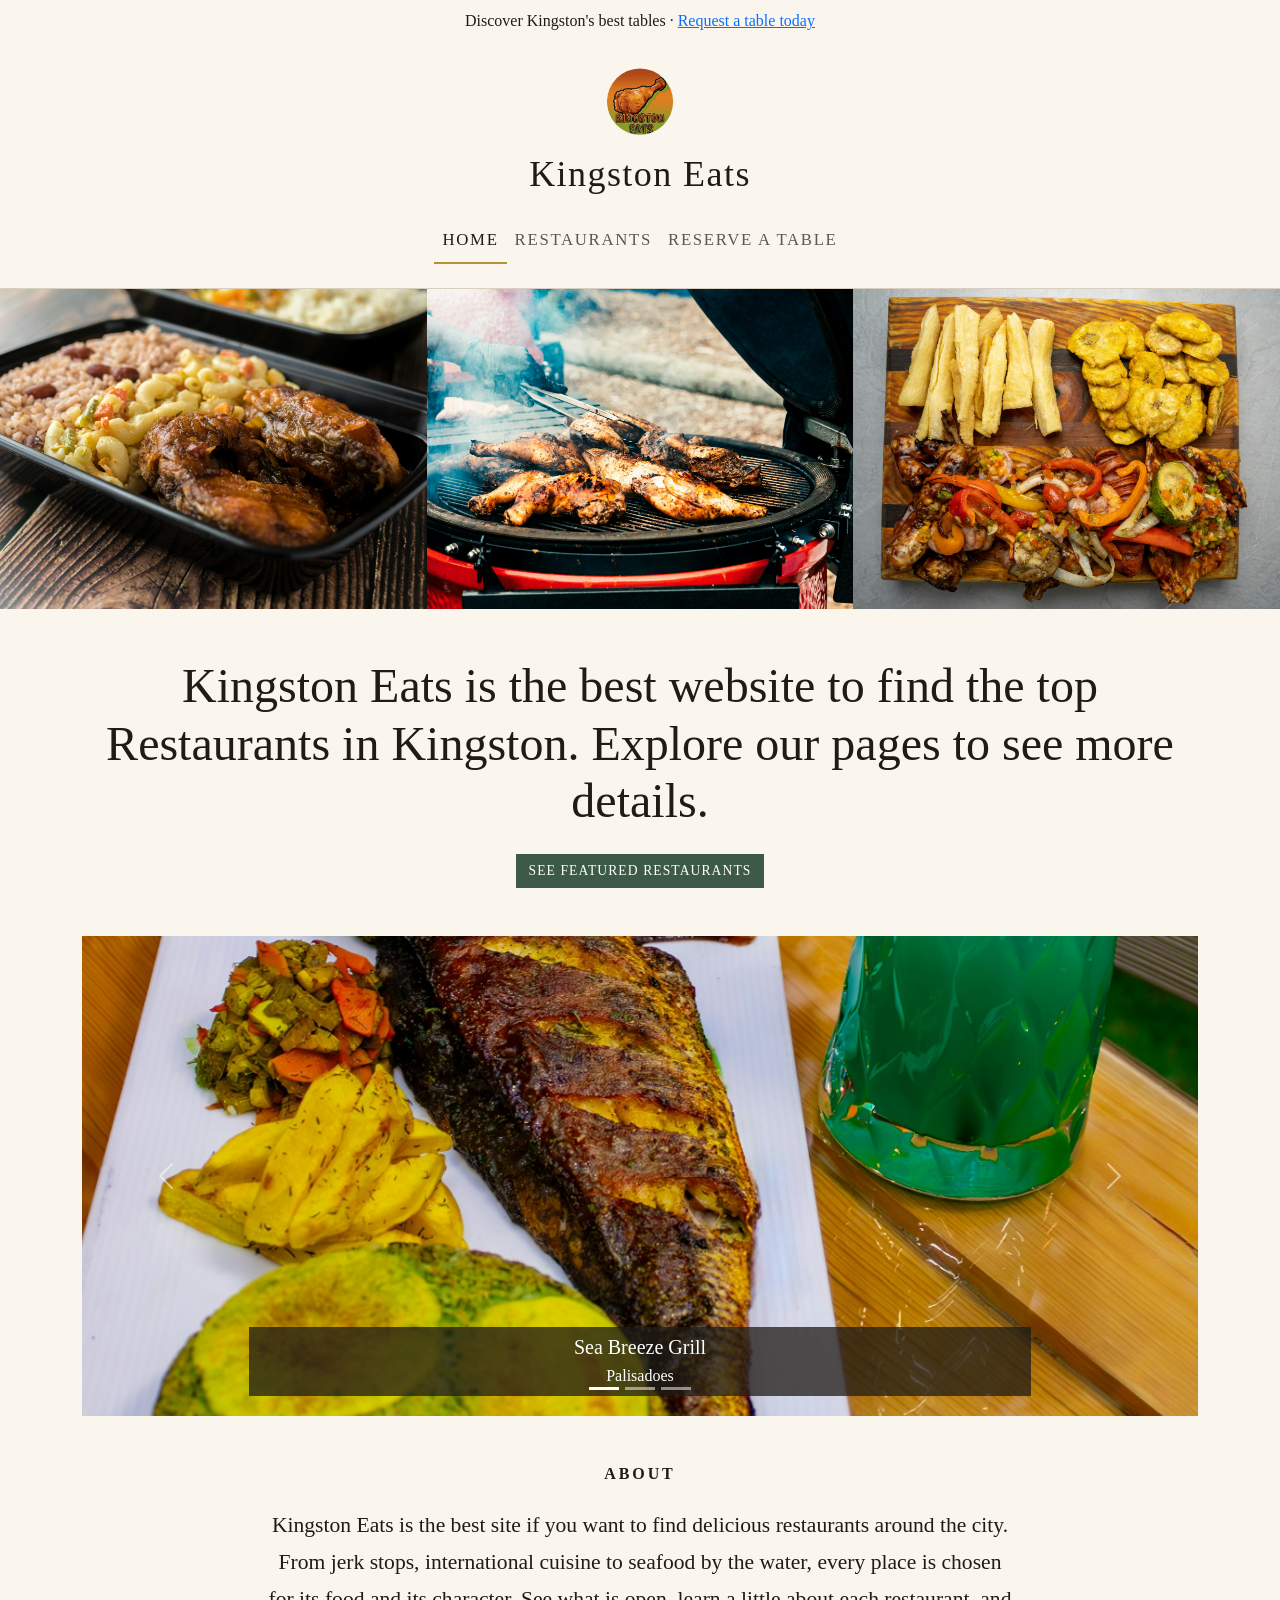
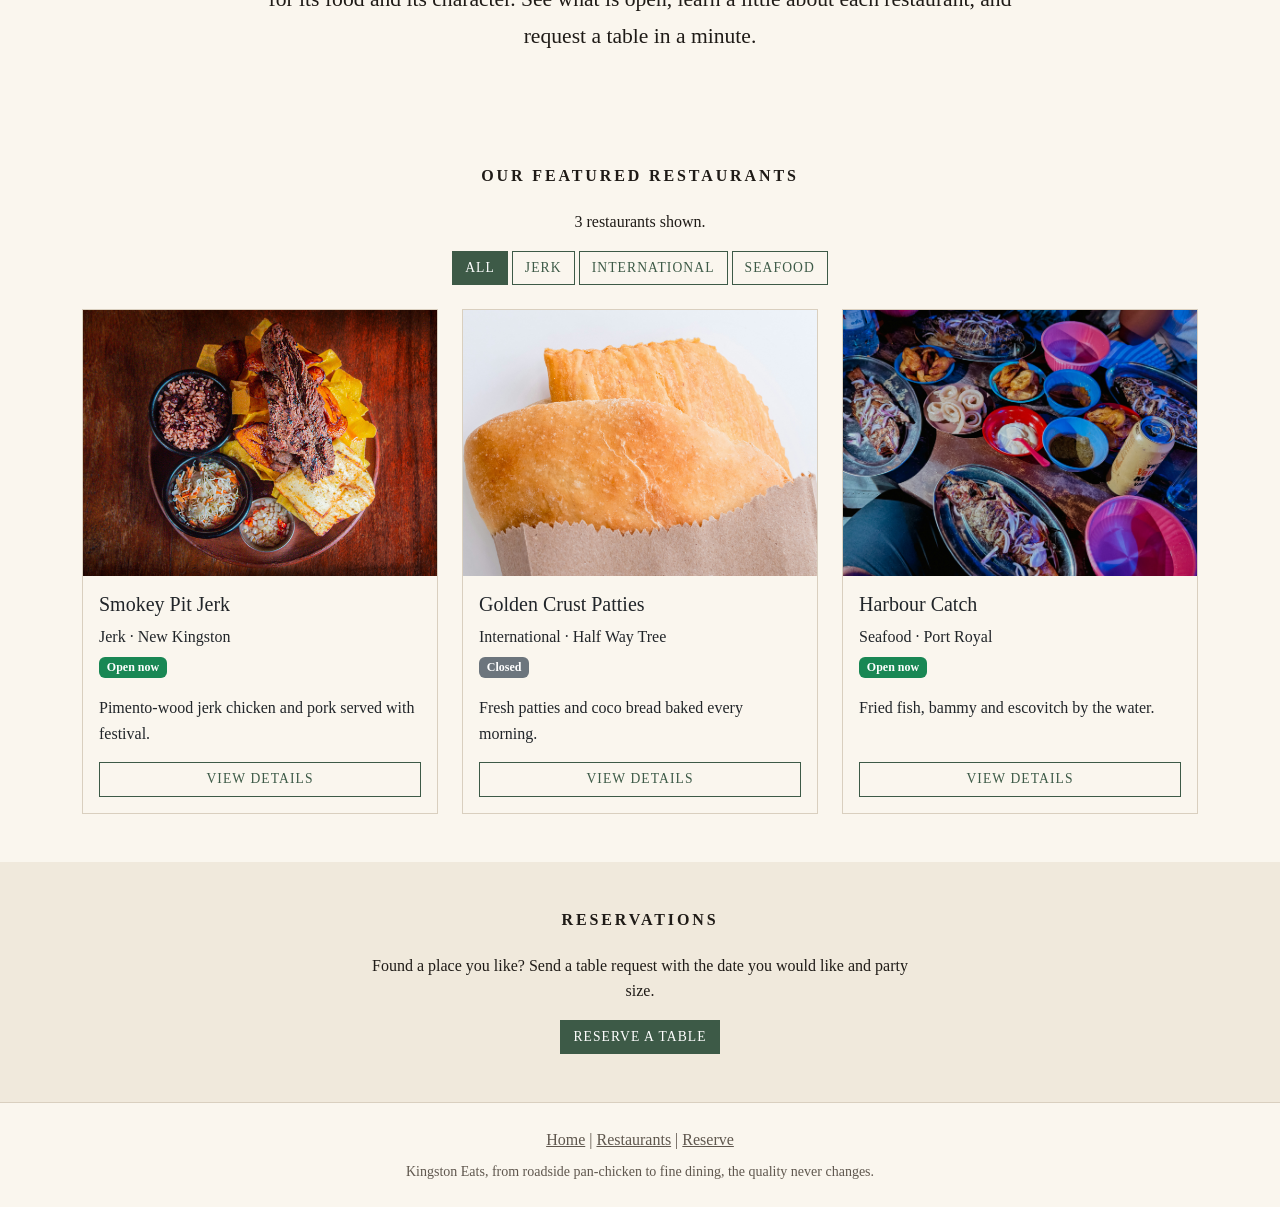
==== index.html @ 5d893355 "Added a banenr to both the home page and the restaurants page." ====
<!DOCTYPE html>
<html lang="en">
    <head>
        <meta charset="UTF-8">
        <meta name="viewport" content="width=device-width, initial-scale=1">
        <title> Kingston Eats | Home </title>
        <link rel="icon" type="image/jpeg" href="images/KingsEats.jpg">
        <!-- Bootstrap CSS is loaded first so that the css can override it -->
  <link href="https://cdn.jsdelivr.net/npm/bootstrap@5.3.8/dist/css/bootstrap.min.css" rel="stylesheet">
  <link href="css/styles.css" rel="stylesheet">
    </head>

    <body>
        <!-- For reference, I based my project from the site, https://kingrestaurant.nyc/-->
         <a class="visually-hidden focusable" href="#main content"> Skip to Main Content</a>
         <!--Banner-->
         <div class="top-banner text-center py-2">
       <p class="mb-0">Discover Kingston's best tables &middot; <a href="reserve.html">Request a table today</a></p>
      </div>
         <!-- Kingston Eats brand with the menu underneath, similar to the reference-->
       <header class="site-header text-center py-4">
  <a class="brand-link" href="index.html">
    <img class="site-logo" src="images/KingsEats.jpg" alt="Kingston Eats logo">
    <span class="brand">Kingston Eats</span>
  </a>

  <nav class="navbar navbar-expand-lg justify-content-center p-0" aria-label="Primary">
    <button class="navbar-toggler" type="button"
            data-bs-toggle="collapse" data-bs-target="#mainNav"
            aria-controls="mainNav" aria-expanded="false" aria-label="Toggle navigation">
      <span class="navbar-toggler-icon"></span>
    </button>
    <div class="collapse navbar-collapse justify-content-center" id="mainNav">
      <ul class="navbar-nav">
        <li class="nav-item"><a class="nav-link active" aria-current="page" href="index.html">Home</a></li>
        <li class="nav-item"><a class="nav-link" href="restaurants.html">Restaurants</a></li>
        <li class="nav-item"><a class="nav-link" href="reserve.html">Reserve a table</a></li>
      </ul>
    </div>
  </nav>
</header>

          <!-- MAIN: the main content of the page. 
           tabindex="-1" lets it receive focus when the skip link is used. -->
  <main id="main-content" tabindex="-1">
      <!-- Three photos side by side. g-0 removes the gaps -->
    <section class="photo-strip" aria-label="Food around Kingston">
      <div class="row row-cols-1 row-cols-md-3 g-0">
        <div class="col"><img src="images/chicken.jpg" alt="Exquisite Stew Chicken"></div>
        <div class="col"><img src="images/jerk chicken.jpg" alt="Our finest Jerk Chicken"></div>
        <div class="col"><img src="images/food.jpg" alt="Assorted Foods"></div>
      </div>
    </section>

    <section class="container text-center py-5">
      <h1 class="display-5">Kingston Eats is the best website to find the top Restaurants in Kingston. Explore our pages to see more details.</h1>
      <a class="btn btn-primary mt-3" href="#featured">See featured restaurants</a>
    </section>

    <!-- Bootstrap carousel -->
<section class="container pb-5" aria-label="Featured restaurant photos">
  <div id="featuredCarousel" class="carousel slide">
    <div class="carousel-indicators">
      <button type="button" data-bs-target="#featuredCarousel" data-bs-slide-to="0"
              class="active" aria-current="true" aria-label="Slide 1"></button>
      <button type="button" data-bs-target="#featuredCarousel" data-bs-slide-to="1"
              aria-label="Slide 2"></button>
      <button type="button" data-bs-target="#featuredCarousel" data-bs-slide-to="2"
              aria-label="Slide 3"></button>
    </div>

    <div class="carousel-inner">
      <div class="carousel-item active">
        <img src="images/fish.jpg" class="d-block w-100" alt="Image of Steamed Fish">
        <div class="carousel-caption">
          <p class="h5 mb-1">Sea Breeze Grill</p>
          <p class="mb-0">Palisadoes</p>
        </div>
      </div>
      <div class="carousel-item">
        <img src="images/fruit platter.jpg" class="d-block w-100" alt="Image of Fruit platter">
        <div class="carousel-caption">
          <p class="h5 mb-1">Island Fusion Kitchen</p>
          <p class="mb-0">Half Way Tree</p>
        </div>
      </div>
      <div class="carousel-item">
        <img src="images/Ackee.jpg" class="d-block w-100" alt="Image of Ackee">
        <div class="carousel-caption">
          <p class="h5 mb-1">Harbour Catch</p>
          <p class="mb-0">Port Royal</p>
        </div>
      </div>
    </div>

    <button class="carousel-control-prev" type="button"
            data-bs-target="#featuredCarousel" data-bs-slide="prev">
      <span class="carousel-control-prev-icon" aria-hidden="true"></span>
      <span class="visually-hidden">Previous photo</span>
    </button>
    <button class="carousel-control-next" type="button"
            data-bs-target="#featuredCarousel" data-bs-slide="next">
      <span class="carousel-control-next-icon" aria-hidden="true"></span>
      <span class="visually-hidden">Next photo</span>
    </button>
  </div>
</section>

     <!-- One large, centred paragraph, like the reference site's About section -->
    <section id="about" class="container text-center pb-5">
      <h2 class="section-title">About</h2>
      <p class="about-text col-lg-8 mx-auto">
        Kingston Eats is the best site if you want to find delicious restaurants around the city. 
        From jerk stops, international cuisine to seafood by the water, every place is chosen for its food and
        its character. See what is open, learn a little about each restaurant, and
        request a table in a minute.
      </p>
    </section>

     <section id="featured" class="container py-5">
      <h2 class="section-title text-center">Our Featured restaurants</h2>
      <p id="featured-summary" class="text-center" aria-live="polite"></p>

      <div class="text-center mb-4">
        <button class="btn btn-outline-primary filter-button active" data-filter="all">All</button>
        <button class="btn btn-outline-primary filter-button" data-filter="Jerk">Jerk</button>
        <button class="btn btn-outline-primary filter-button" data-filter="International">International</button>
        <button class="btn btn-outline-primary filter-button" data-filter="Seafood">Seafood</button>
      </div>

      <!-- JavaScript builds the cards here -->
      <div id="featured-list" class="row row-cols-1 row-cols-md-3 g-4"></div>
    </section>

    <section class="reserve text-center py-5">
      <div class="container">
        <h2 class="section-title">Reservations</h2>
        <p class="col-lg-6 mx-auto">
          Found a place you like? Send a table request with the date you would like and party size.
        </p>
        <a class="btn btn-primary" href="reserve.html">Reserve a table</a>
      </div>
    </section>
  </main>

  <!-- The modal class indicates that this is a Bootstrap modal,
    while fade adds a fading effect during the modal's appearance.-->
  <div class="modal fade" id="restaurantModal" tabindex="-1"
       aria-labelledby="restaurantModalLabel" aria-hidden="true">
    <div class="modal-dialog">
        <!-- This section wraps the entire content of the modal, including the header, body, and footer.-->
      <div class="modal-content">
        <div class="modal-header">
          <h2 class="modal-title h5" id="restaurantModalLabel">Restaurant</h2>
          <!-- This button allows users to close the modal. -->
          <button type="button" class="btn-close" data-bs-dismiss="modal" aria-label="Close"></button>
        </div>
        <div class="modal-body">
          <p id="modal-description"></p>
          <p id="modal-area"></p>
          <p id="modal-rating"></p>
          <p id="modal-status" class="fw-bold mb-0"></p>
        </div>
        <div class="modal-footer">
          <a id="reserve-link" href="reserve.html" class="btn btn-primary">Reserve a table</a>
        </div>
      </div>
    </div>
  </div>
  <!--Footer section for the Website-->
  <footer class="site-footer text-center py-4">
    <p class="mb-2">
      <a href="index.html">Home</a> | <a href="restaurants.html">Restaurants</a> | <a href="reserve.html">Reserve</a>
    </p>
    <p class="mb-0 small">Kingston Eats, from roadside pan-chicken to fine dining, the quality never changes.</p>
  </footer>

  <script src="https://cdn.jsdelivr.net/npm/bootstrap@5.3.8/dist/js/bootstrap.bundle.min.js"
          integrity="sha384-FKyoEForCGlyvwx9Hj09JcYn3nv7wiPVlz7YYwJrWVcXK/BmnVDxM+D2scQbITxI"
          crossorigin="anonymous"></script>
  <script src="js/app.js"></script>  
    </body>
</html>
---- css/styles.css ----
/* Using a colour scheme that utilizes the Jamaican colours
Colours: cream, charcoal and green, with a thin gold accent */
:root {
  --paper: #faf6ee;
  --surface: #f0e9dc;
  --ink: #1f1b17;
  --muted: #5f574e;
  --line: #d9cfbf;
  --leaf: #3d5a47;
  --leaf-hover: #2c4234;
  --gold: #b8923a;
}

body {
  font-family: "Times New Roman", Georgia, Garamond;
  line-height: 1.6;
  color: var(--ink);
  background-color: var(--paper);
}

/* Serif for headings and the brand gives the elegant, restaurant feel */
h1, h2, h3, .brand {
  font-family: Georgia, "Times New Roman", Garamond;
  font-weight: 400;
}

/* Header */
.site-header {
  display: flex;
  flex-direction: column;
  align-items: center;
  border-bottom: 1px solid var(--line);
}

.site-header .navbar {
  width: 100%;
}

.brand-link {
  display: flex;
  flex-direction: column;
  align-items: center;
  color: inherit;
  text-decoration: none;
}

.brand {
  margin: 0.5rem 0 1rem;
  font-size: 2.25rem;
  letter-spacing: 0.04em;
}

.navbar {
  --bs-navbar-color: var(--muted);
  --bs-navbar-hover-color: var(--ink);
  --bs-navbar-active-color: var(--ink);
}
.navbar .nav-link {
  padding: 0.5rem 1.25rem;
  font-size: 1.05rem;
  letter-spacing: 0.1em;
  text-transform: uppercase;
}

.navbar .nav-link.active {
  border-bottom: 2px solid var(--gold);
}

/* Photo strip: equal crops so mismatched photos still line up */
.photo-strip img {
  display: block;
  width: 100%;
  aspect-ratio: 4 / 3;
  object-fit: cover;
  background-color: var(--surface);
}
/* Small spaced-out section labels, like ABOUT and RESERVATIONS on the reference */
.section-title {
  margin-bottom: 1.5rem;
  font-family: "Times New Roman", Georgia, Garamond;
  font-size: 1rem;
  font-weight: 700;
  letter-spacing: 0.18em;
  text-transform: uppercase;
}

.about-text {
  font-family: Georgia, "Times New Roman", Garamond;
  font-size: 1.35rem;
  line-height: 1.7;
}
.reserve {
  background-color: var(--surface);
}

/* Cards: flat with thin borders, makes it look more aesthetic*/
.card {
  border-color: var(--line);
  border-radius: 0;
  background-color: var(--paper);
}

.card-title {
  font-family: Georgia, "Times New Roman", Garamond;
}

/* Buttons:green square corners, small spaced out text */
.btn {
  border-radius: 0;
  font-size: 0.85rem;
  letter-spacing: 0.08em;
  text-transform: uppercase;
}

.btn-primary {
  --bs-btn-bg: var(--leaf);
  --bs-btn-border-color: var(--leaf);
  --bs-btn-hover-bg: var(--leaf-hover);
  --bs-btn-hover-border-color: var(--leaf-hover);
  --bs-btn-active-bg: var(--leaf-hover);
  --bs-btn-active-border-color: var(--leaf-hover);
}

.btn-outline-primary {
  --bs-btn-color: var(--leaf);
  --bs-btn-border-color: var(--leaf);
  --bs-btn-hover-bg: var(--leaf);
  --bs-btn-hover-border-color: var(--leaf);
  --bs-btn-active-bg: var(--leaf);
  --bs-btn-active-border-color: var(--leaf);
}

/* Footer */
.site-footer {
  border-top: 1px solid var(--line);
  color: var(--muted);
}

.site-footer a {
  color: var(--muted);
}

/* Visible keyboard focus */
a:focus-visible,
button:focus-visible,
main:focus {
  outline: 3px solid var(--gold);
  outline-offset: 3px;
}

/*Logo css*/
.site-logo {
  display: block;
  height: 4.5rem;
  width: auto;
  margin-inline: auto;
  border-radius: 50%;
  clip-path: circle(46%);
}
/*Carousel css*/
.carousel-item img {
  aspect-ratio: 16 / 9;
  max-height: 30rem;
  object-fit: cover;
}

.carousel-caption {
  background-color: rgba(31, 27, 23, 0.75);
  padding: 0.5rem 1rem;
}

/*restaurant images css */
.restaurant-photo {
  aspect-ratio: 4 / 3;
  object-fit: cover;
  border-radius: 0;
}
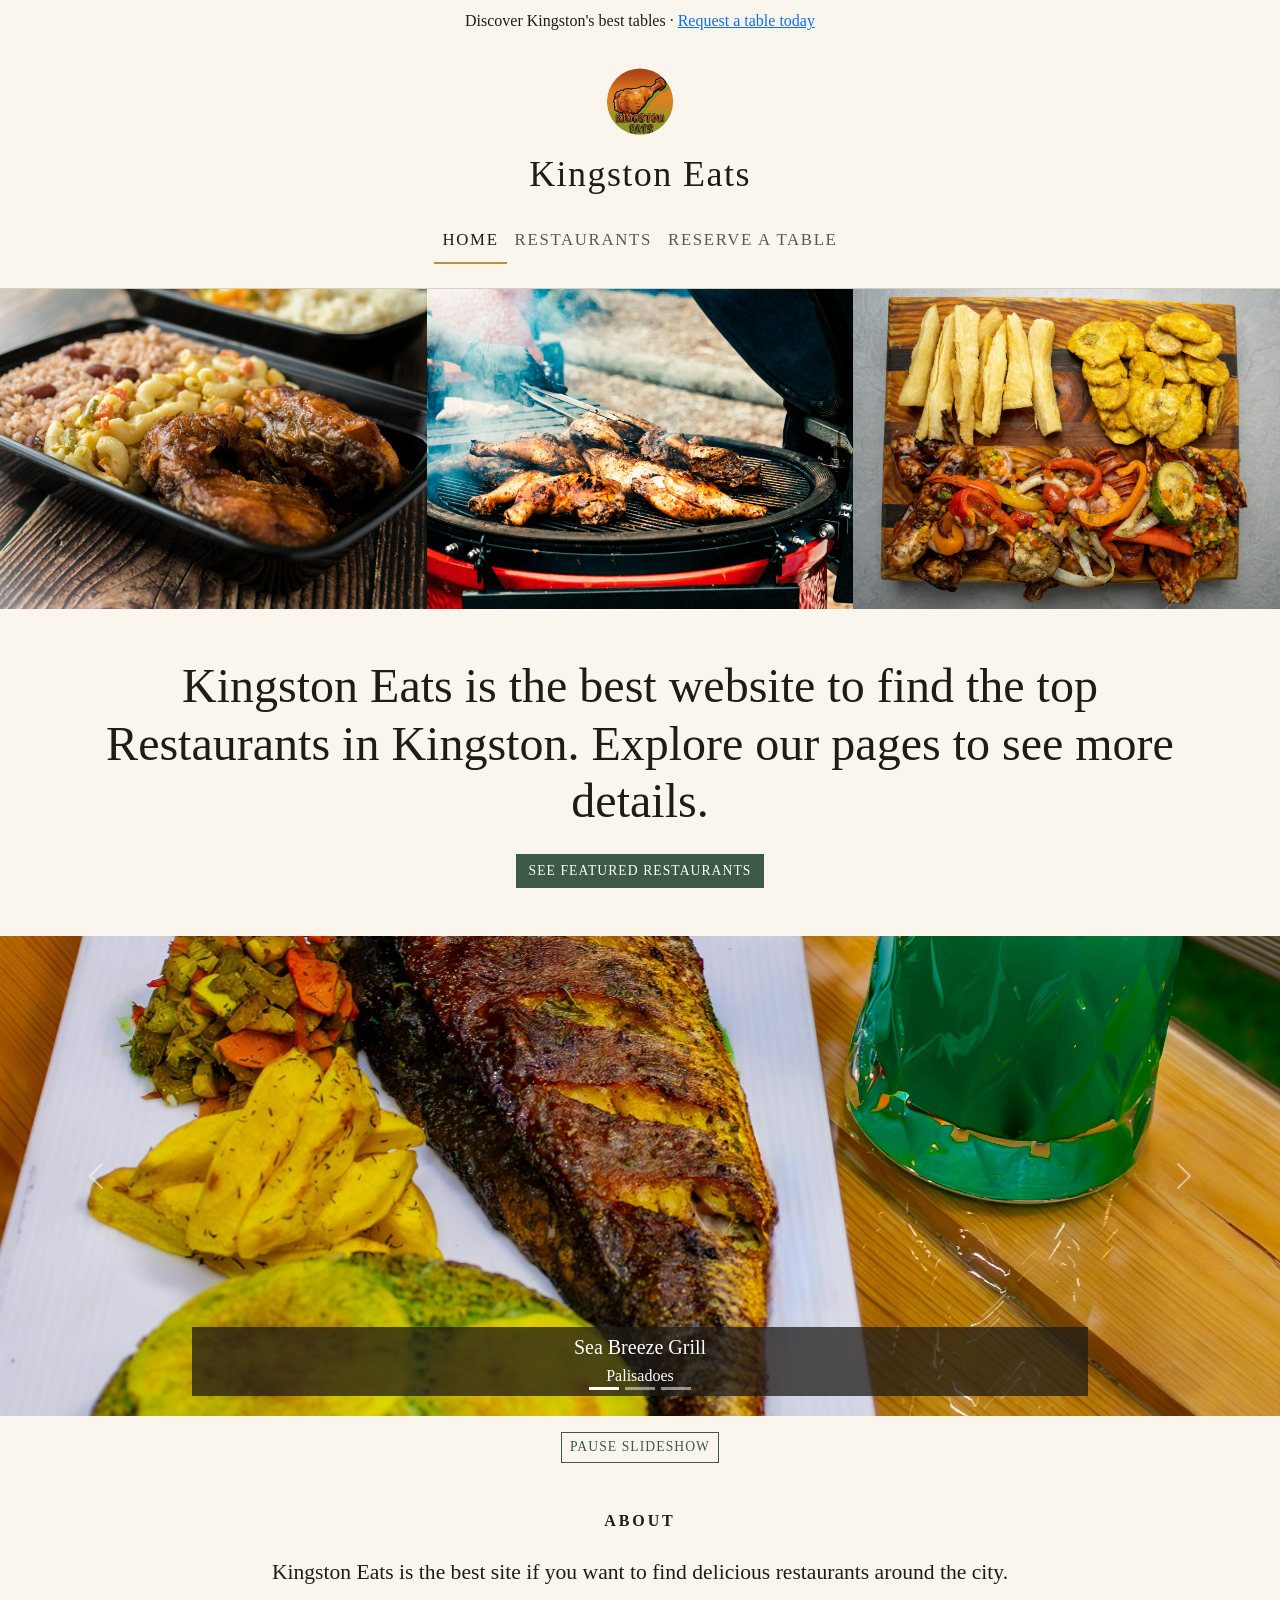
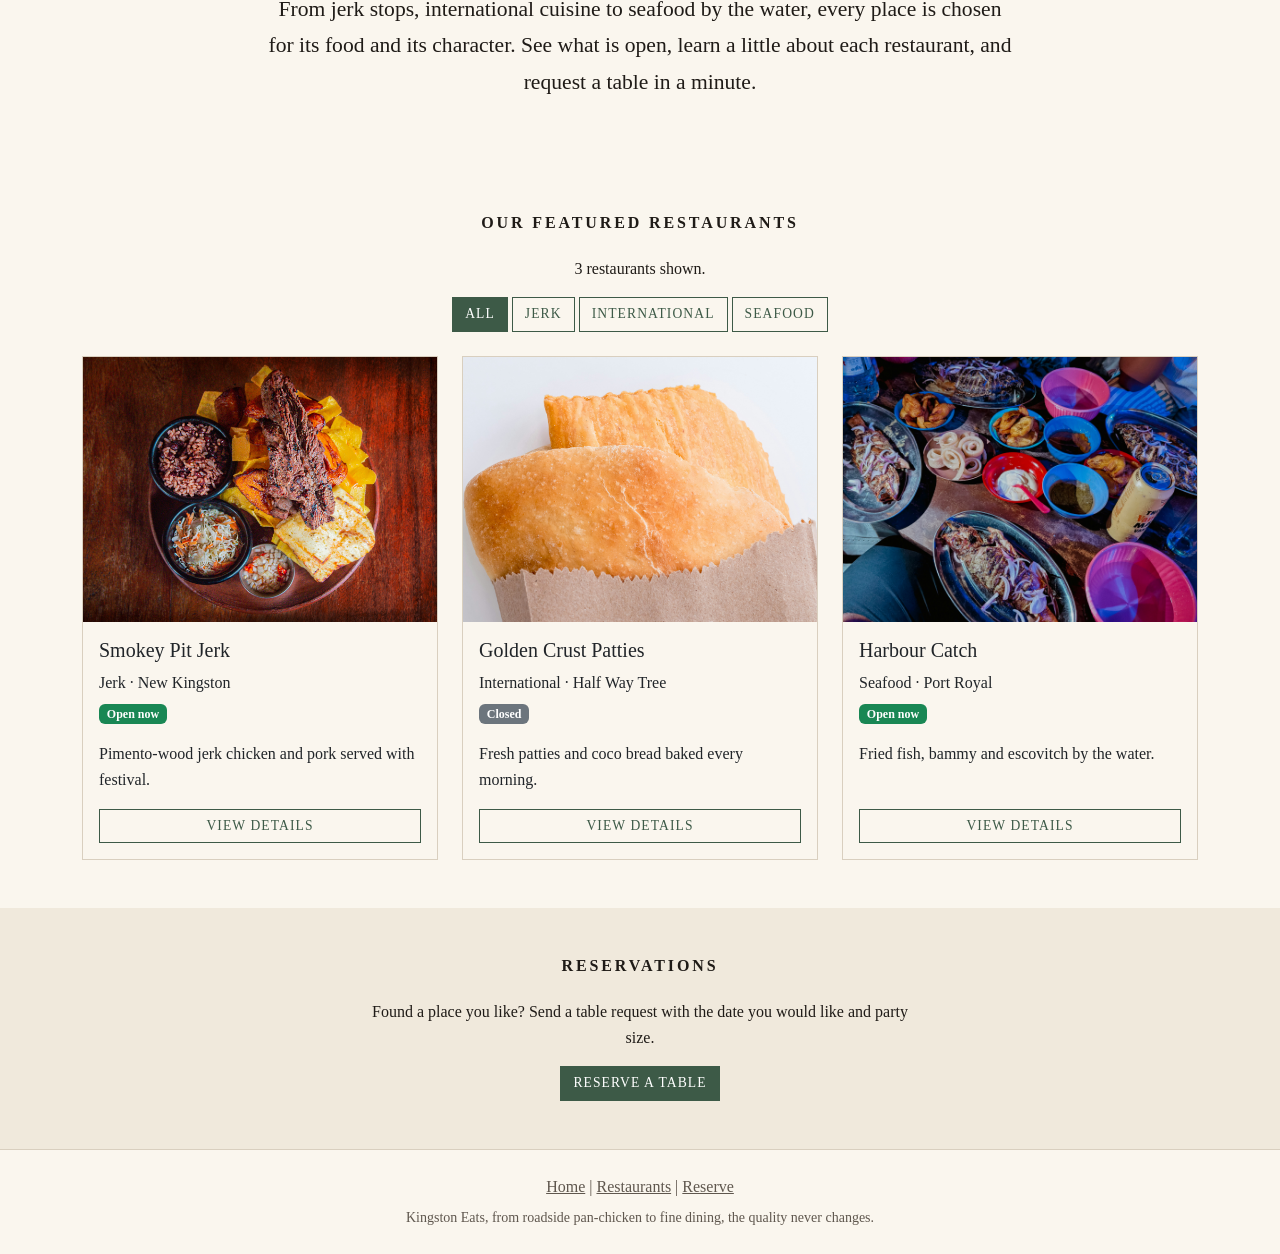
==== commit e8cacffc: "Edited the carousel to make it automatic and added a pause button to it as well for accesibility." ====
--- a/index.html
+++ b/index.html
@@ -58,8 +58,8 @@
     </section>
 
     <!-- Bootstrap carousel -->
-<section class="container pb-5" aria-label="Featured restaurant photos">
-  <div id="featuredCarousel" class="carousel slide">
+<section class="pb-5" aria-label="Featured restaurant photos">
+  <div id="featuredCarousel" class="carousel slide" data-bs-ride="carousel" data-bs-interval="5000">
     <div class="carousel-indicators">
       <button type="button" data-bs-target="#featuredCarousel" data-bs-slide-to="0"
               class="active" aria-current="true" aria-label="Slide 1"></button>
@@ -104,6 +104,10 @@
       <span class="visually-hidden">Next photo</span>
     </button>
   </div>
+  <!-- Ability to pause the slideshow for accesibility-->
+  <div class="text-center mt-3">
+  <button id="carousel-toggle" type="button" class="btn btn-outline-primary btn-sm">Pause slideshow</button>
+</div>
 </section>
 
      <!-- One large, centred paragraph, like the reference site's About section -->
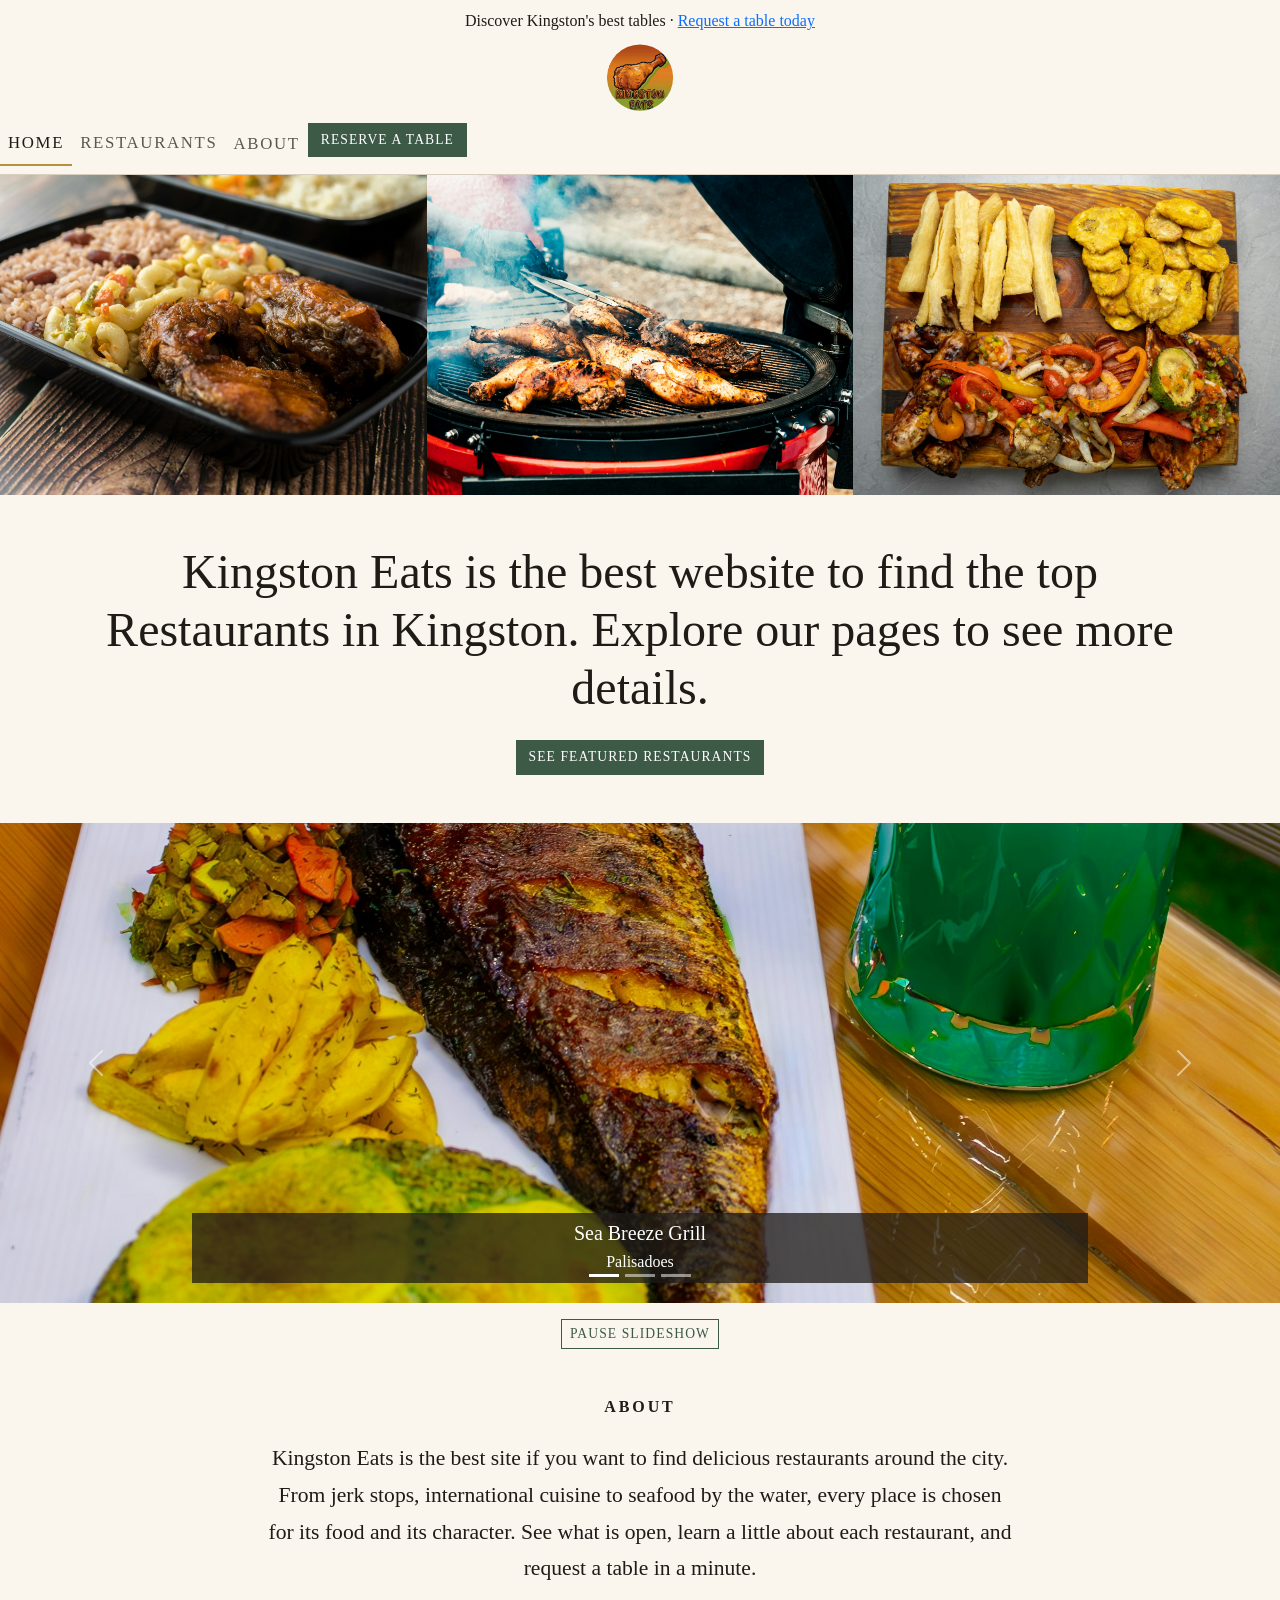
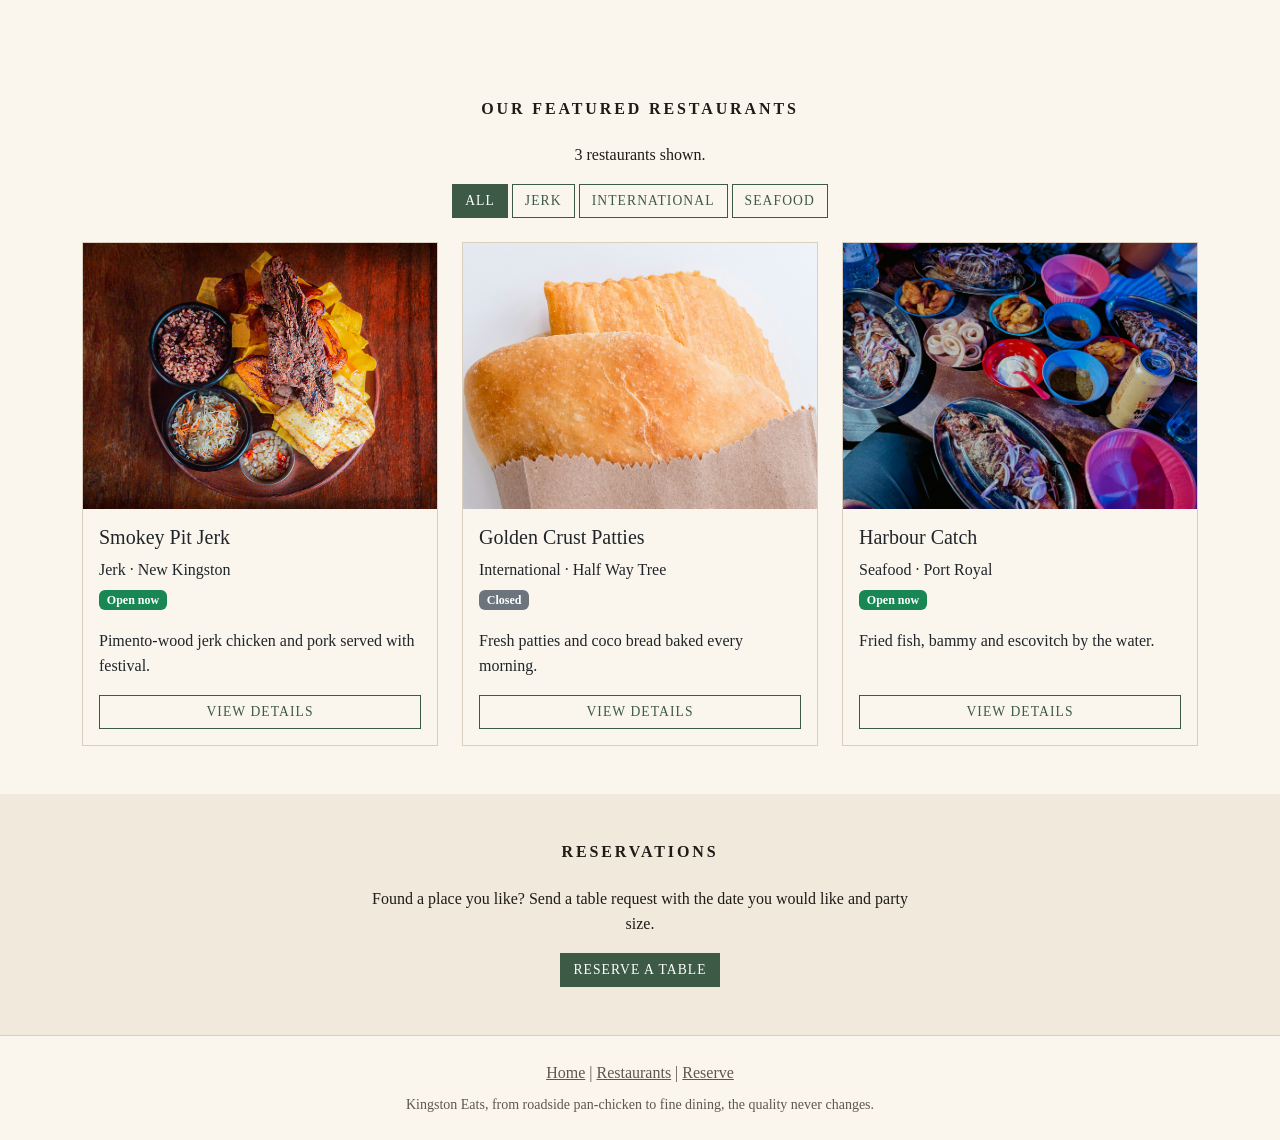
==== commit f870d00f: "Recreated the header for both the home and restaurants page." ====
--- a/index.html
+++ b/index.html
@@ -18,23 +18,24 @@
        <p class="mb-0">Discover Kingston's best tables &middot; <a href="reserve.html">Request a table today</a></p>
       </div>
          <!-- Kingston Eats brand with the menu underneath, similar to the reference-->
-       <header class="site-header text-center py-4">
-  <a class="brand-link" href="index.html">
-    <img class="site-logo" src="images/KingsEats.jpg" alt="Kingston Eats logo">
-    <span class="brand">Kingston Eats</span>
+      <header class="site-header">
+  <a class="brand-badge" href="index.html">
+    <img class="site-logo" src="images/KingsEats.jpg" alt="Kingston Eats home">
   </a>
-
-  <nav class="navbar navbar-expand-lg justify-content-center p-0" aria-label="Primary">
+  <nav class="navbar navbar-expand-lg site-nav justify-content-center" aria-label="Primary">
     <button class="navbar-toggler" type="button"
             data-bs-toggle="collapse" data-bs-target="#mainNav"
             aria-controls="mainNav" aria-expanded="false" aria-label="Toggle navigation">
       <span class="navbar-toggler-icon"></span>
     </button>
-    <div class="collapse navbar-collapse justify-content-center" id="mainNav">
-      <ul class="navbar-nav">
+    <div class="collapse navbar-collapse" id="mainNav">
+      <ul class="navbar-nav nav-left">
         <li class="nav-item"><a class="nav-link active" aria-current="page" href="index.html">Home</a></li>
         <li class="nav-item"><a class="nav-link" href="restaurants.html">Restaurants</a></li>
-        <li class="nav-item"><a class="nav-link" href="reserve.html">Reserve a table</a></li>
+      </ul>
+      <ul class="navbar-nav nav-right">
+        <li class="nav-item"><a class="nav-link" href="index.html#about">About</a></li>
+        <li class="nav-item"><a class="btn btn-primary nav-reserve" href="reserve.html">Reserve a table</a></li>
       </ul>
     </div>
   </nav>
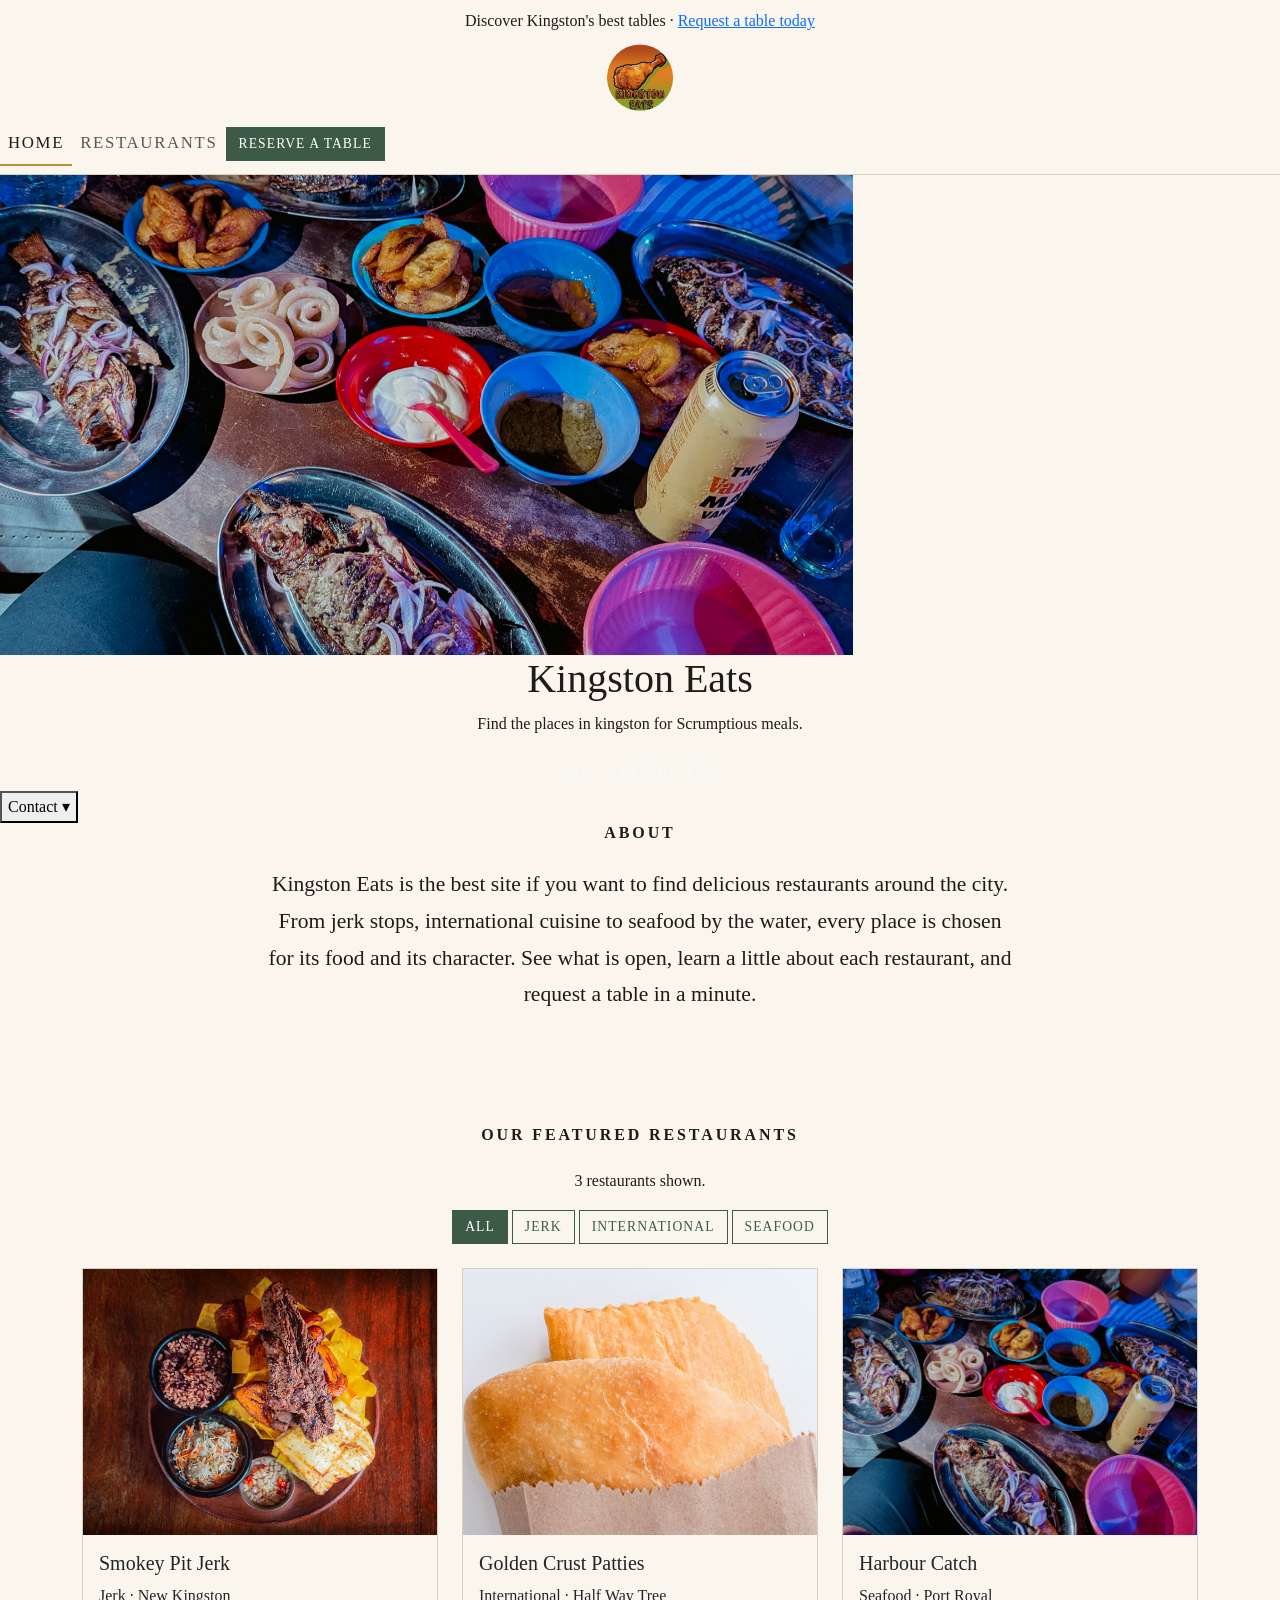
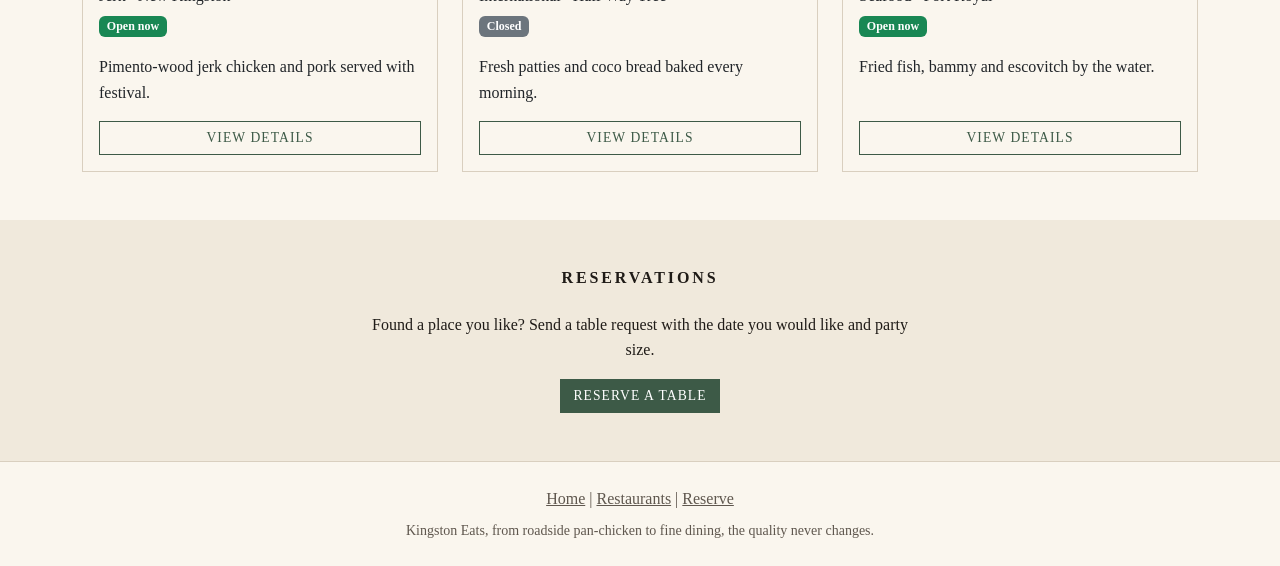
==== commit d9cb2b2b: "Re-did the main content section with the carousel and added a contact card for the company" ====
--- a/index.html
+++ b/index.html
@@ -34,81 +34,43 @@
         <li class="nav-item"><a class="nav-link" href="restaurants.html">Restaurants</a></li>
       </ul>
       <ul class="navbar-nav nav-right">
-        <li class="nav-item"><a class="nav-link" href="index.html#about">About</a></li>
         <li class="nav-item"><a class="btn btn-primary nav-reserve" href="reserve.html">Reserve a table</a></li>
       </ul>
     </div>
   </nav>
 </header>
 
-          <!-- MAIN: the main content of the page. 
-           tabindex="-1" lets it receive focus when the skip link is used. -->
-  <main id="main-content" tabindex="-1">
-      <!-- Three photos side by side. g-0 removes the gaps -->
-    <section class="photo-strip" aria-label="Food around Kingston">
-      <div class="row row-cols-1 row-cols-md-3 g-0">
-        <div class="col"><img src="images/chicken.jpg" alt="Exquisite Stew Chicken"></div>
-        <div class="col"><img src="images/jerk chicken.jpg" alt="Our finest Jerk Chicken"></div>
-        <div class="col"><img src="images/food.jpg" alt="Assorted Foods"></div>
-      </div>
-    </section>
+          <!-- MAIN: the main content of the page to attract attention. -->
+  <section class="hero-frame" aria-label="Kingston Eats slideshow">
+  <div id="featuredCarousel" class="carousel slide hero-carousel" data-bs-ride="carousel" data-bs-interval="3000">
+    <div class="carousel-inner">
+      <div class="carousel-item active"><img src="images/international.jpg" alt="International Cuisine"></div>
+      <div class="carousel-item"><img src="images/lots fish.jpg" alt="Diverse amount of Fish"></div>
+      <div class="carousel-item"><img src="images/steamed bun.jpg" alt="Jerk Bun"></div>
+       <div class="carousel-item"><img src="images/food.jpg" alt="Image showing a wide array of food "></div>
+      <div class="carousel-item"><img src="images/jerk.jpg" alt="Image showing Jerk chicken"></div>
+    </div>
+  </div>
 
-    <section class="container text-center py-5">
-      <h1 class="display-5">Kingston Eats is the best website to find the top Restaurants in Kingston. Explore our pages to see more details.</h1>
-      <a class="btn btn-primary mt-3" href="#featured">See featured restaurants</a>
-    </section>
+  <div class="hero-content text-center">
+    <h1 class="hero-title">Kingston Eats</h1>
+    <p class="hero-tagline">Find the places in kingston for Scrumptious meals. </p>
+    <a class="btn btn-outline-light btn-lg" href="reserve.html">Make a reservation</a>
+  </div>
 
-    <!-- Bootstrap carousel -->
-<section class="pb-5" aria-label="Featured restaurant photos">
-  <div id="featuredCarousel" class="carousel slide" data-bs-ride="carousel" data-bs-interval="5000">
-    <div class="carousel-indicators">
-      <button type="button" data-bs-target="#featuredCarousel" data-bs-slide-to="0"
-              class="active" aria-current="true" aria-label="Slide 1"></button>
-      <button type="button" data-bs-target="#featuredCarousel" data-bs-slide-to="1"
-              aria-label="Slide 2"></button>
-      <button type="button" data-bs-target="#featuredCarousel" data-bs-slide-to="2"
-              aria-label="Slide 3"></button>
+  <div class="contact-card">
+    <button class="contact-toggle" type="button" data-bs-toggle="collapse"
+            data-bs-target="#contactInfo" aria-expanded="false" aria-controls="contactInfo">
+      Contact <span aria-hidden="true">&#9662;</span>
+    </button>
+    <div class="collapse" id="contactInfo">
+      <address class="mt-2 mb-0 small">
+        +1 (876) 555-0100<br>
+        hello@kingstoneats.example<br>
+        Half Way Tree, Kingston
+      </address>
     </div>
-
-    <div class="carousel-inner">
-      <div class="carousel-item active">
-        <img src="images/fish.jpg" class="d-block w-100" alt="Image of Steamed Fish">
-        <div class="carousel-caption">
-          <p class="h5 mb-1">Sea Breeze Grill</p>
-          <p class="mb-0">Palisadoes</p>
-        </div>
-      </div>
-      <div class="carousel-item">
-        <img src="images/fruit platter.jpg" class="d-block w-100" alt="Image of Fruit platter">
-        <div class="carousel-caption">
-          <p class="h5 mb-1">Island Fusion Kitchen</p>
-          <p class="mb-0">Half Way Tree</p>
-        </div>
-      </div>
-      <div class="carousel-item">
-        <img src="images/Ackee.jpg" class="d-block w-100" alt="Image of Ackee">
-        <div class="carousel-caption">
-          <p class="h5 mb-1">Harbour Catch</p>
-          <p class="mb-0">Port Royal</p>
-        </div>
-      </div>
-    </div>
-
-    <button class="carousel-control-prev" type="button"
-            data-bs-target="#featuredCarousel" data-bs-slide="prev">
-      <span class="carousel-control-prev-icon" aria-hidden="true"></span>
-      <span class="visually-hidden">Previous photo</span>
-    </button>
-    <button class="carousel-control-next" type="button"
-            data-bs-target="#featuredCarousel" data-bs-slide="next">
-      <span class="carousel-control-next-icon" aria-hidden="true"></span>
-      <span class="visually-hidden">Next photo</span>
-    </button>
   </div>
-  <!-- Ability to pause the slideshow for accesibility-->
-  <div class="text-center mt-3">
-  <button id="carousel-toggle" type="button" class="btn btn-outline-primary btn-sm">Pause slideshow</button>
-</div>
 </section>
 
      <!-- One large, centred paragraph, like the reference site's About section -->
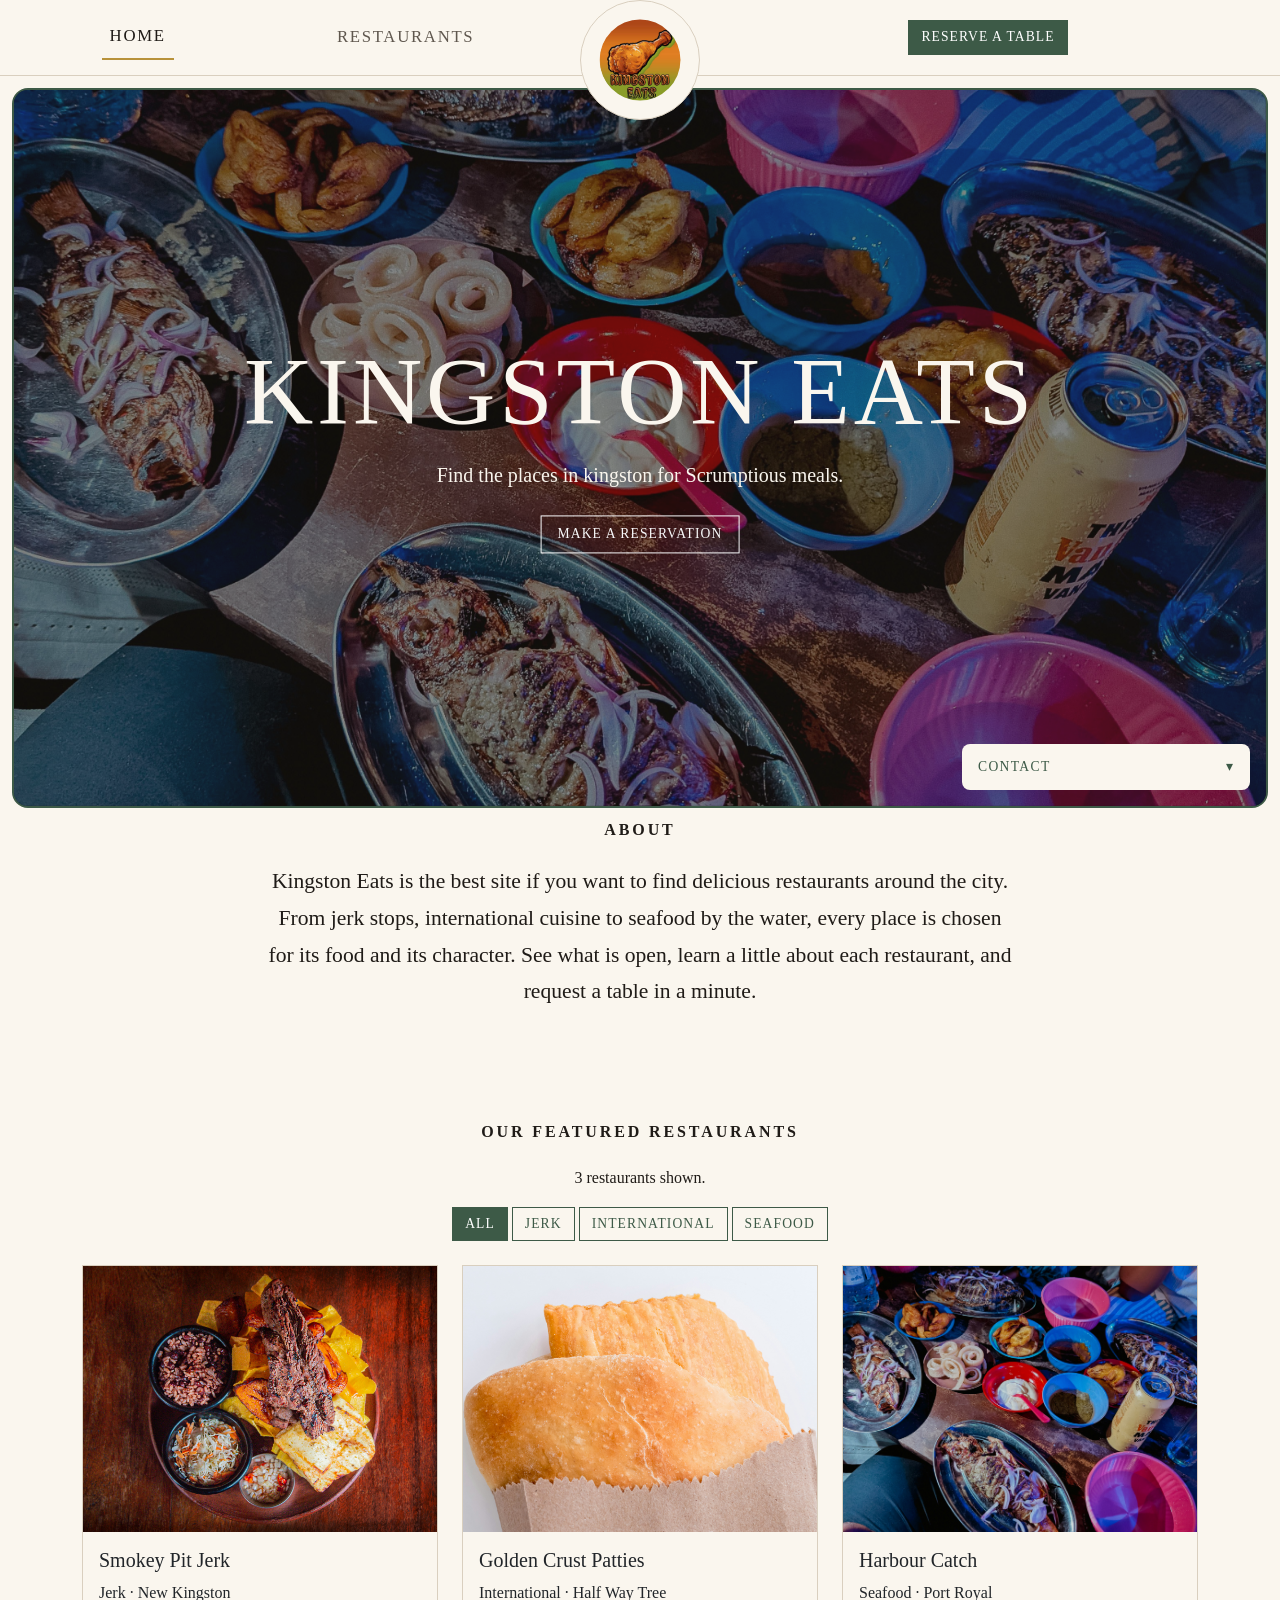
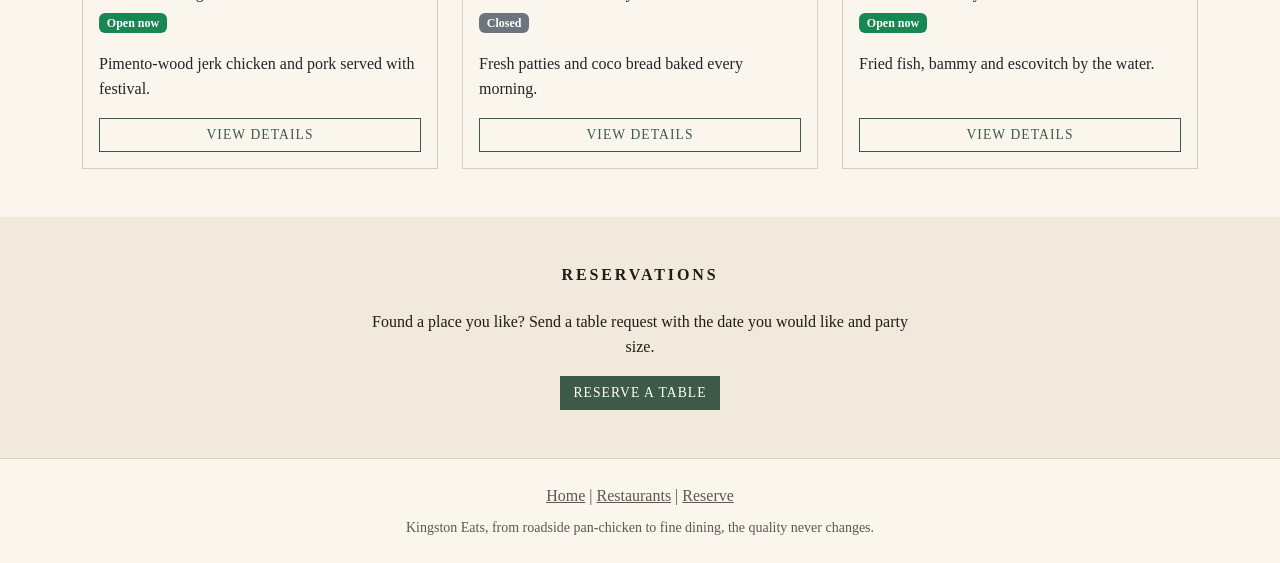
==== commit a8f1b43c: "Removed the banner." ====
--- a/index.html
+++ b/index.html
@@ -13,10 +13,7 @@
     <body>
         <!-- For reference, I based my project from the site, https://kingrestaurant.nyc/-->
          <a class="visually-hidden focusable" href="#main content"> Skip to Main Content</a>
-         <!--Banner-->
-         <div class="top-banner text-center py-2">
-       <p class="mb-0">Discover Kingston's best tables &middot; <a href="reserve.html">Request a table today</a></p>
-      </div>
+       
          <!-- Kingston Eats brand with the menu underneath, similar to the reference-->
       <header class="site-header">
   <a class="brand-badge" href="index.html">
--- a/css/styles.css
+++ b/css/styles.css
@@ -26,28 +26,147 @@
 
 /* Header */
 .site-header {
+  position: relative;
+  z-index: 20;
+  background-color: var(--paper);
+  border-bottom: 1px solid var(--line);
+}
+
+.brand-badge {
+  display: grid;
+  place-items: center;
+  width: 6.5rem;
+  height: 6.5rem;
+  margin: 0.75rem auto 0;
+  border-radius: 50%;
+  background-color: var(--paper);
+}
+
+.site-nav .navbar-nav {
+  align-items: center;
+}
+
+.nav-reserve[aria-current="page"] {
+  box-shadow: 0 4px 0 var(--gold);
+}
+
+/* Hero */
+.hero-frame {
+  position: relative;
+  height: 80vh;
+  min-height: 30rem;
+  margin: 0.75rem;
+  border: 2px solid var(--leaf);
+  border-radius: 1rem;
+  overflow: hidden;
+  background-color: var(--ink);
+}
+
+.hero-frame::after {
+  content: "";
+  position: absolute;
+  inset: 0;
+  z-index: 1;
+  background-color: rgba(31, 27, 23, 0.45);
+  pointer-events: none;
+}
+
+.hero-carousel,
+.hero-carousel .carousel-inner,
+.hero-carousel .carousel-item {
+  height: 100%;
+}
+
+.hero-carousel .carousel-item img {
+  width: 100%;
+  height: 100%;
+  max-height: none;
+  aspect-ratio: auto;
+  object-fit: cover;
+}
+
+.hero-content {
+  position: absolute;
+  top: 50%;
+  left: 50%;
+  z-index: 2;
+  width: 90%;
+  color: var(--paper);
+  transform: translate(-50%, -50%);
+}
+
+.hero-title {
+  font-size: clamp(2.75rem, 8vw, 6rem);
+  line-height: 1.05;
+  letter-spacing: 0.04em;
+  text-transform: uppercase;
+}
+
+.hero-tagline {
+  margin: 1rem 0 1.5rem;
+  font-size: 1.25rem;
+}
+
+.hero-pause {
+  position: absolute;
+  top: 1rem;
+  left: 1rem;
+  z-index: 3;
+}
+
+.contact-card {
+  position: absolute;
+  right: 1rem;
+  bottom: 1rem;
+  z-index: 3;
+  width: min(18rem, calc(100% - 2rem));
+  padding: 0.75rem 1rem;
+  border-radius: 0.5rem;
+  color: var(--ink);
+  background-color: var(--paper);
+}
+
+.contact-toggle {
   display: flex;
-  flex-direction: column;
-  align-items: center;
-  border-bottom: 1px solid var(--line);
-}
-
-.site-header .navbar {
+  justify-content: space-between;
   width: 100%;
-}
-
-.brand-link {
-  display: flex;
-  flex-direction: column;
-  align-items: center;
-  color: inherit;
-  text-decoration: none;
-}
-
-.brand {
-  margin: 0.5rem 0 1rem;
-  font-size: 2.25rem;
-  letter-spacing: 0.04em;
+  padding: 0;
+  border: 0;
+  color: var(--leaf);
+  background: none;
+  font-size: 0.85rem;
+  letter-spacing: 0.1em;
+  text-transform: uppercase;
+}
+
+/* Large screens: links either side of a logo that hangs below the bar */
+@media (min-width: 62rem) {
+  .site-header { height: 4.75rem; }
+
+  .brand-badge {
+    position: absolute;
+    top: 0;
+    left: 50%;
+    width: 7.5rem;
+    height: 7.5rem;
+    margin: 0;
+    border: 1px solid var(--line);
+    transform: translateX(-50%);
+  }
+
+  .site-logo { height: 6.5rem; }
+
+  .site-nav { height: 100%; padding-inline: 1.5rem; }
+
+  .nav-left,
+  .nav-right {
+    flex: 1;
+    flex-direction: row;
+    justify-content: space-around;
+  }
+
+  .nav-left { margin-right: 5rem; }
+  .nav-right { margin-left: 5rem; }
 }
 
 .navbar {
@@ -151,7 +270,7 @@
 /*Logo css*/
 .site-logo {
   display: block;
-  height: 4.5rem;
+  height: 5.5rem;
   width: auto;
   margin-inline: auto;
   border-radius: 50%;
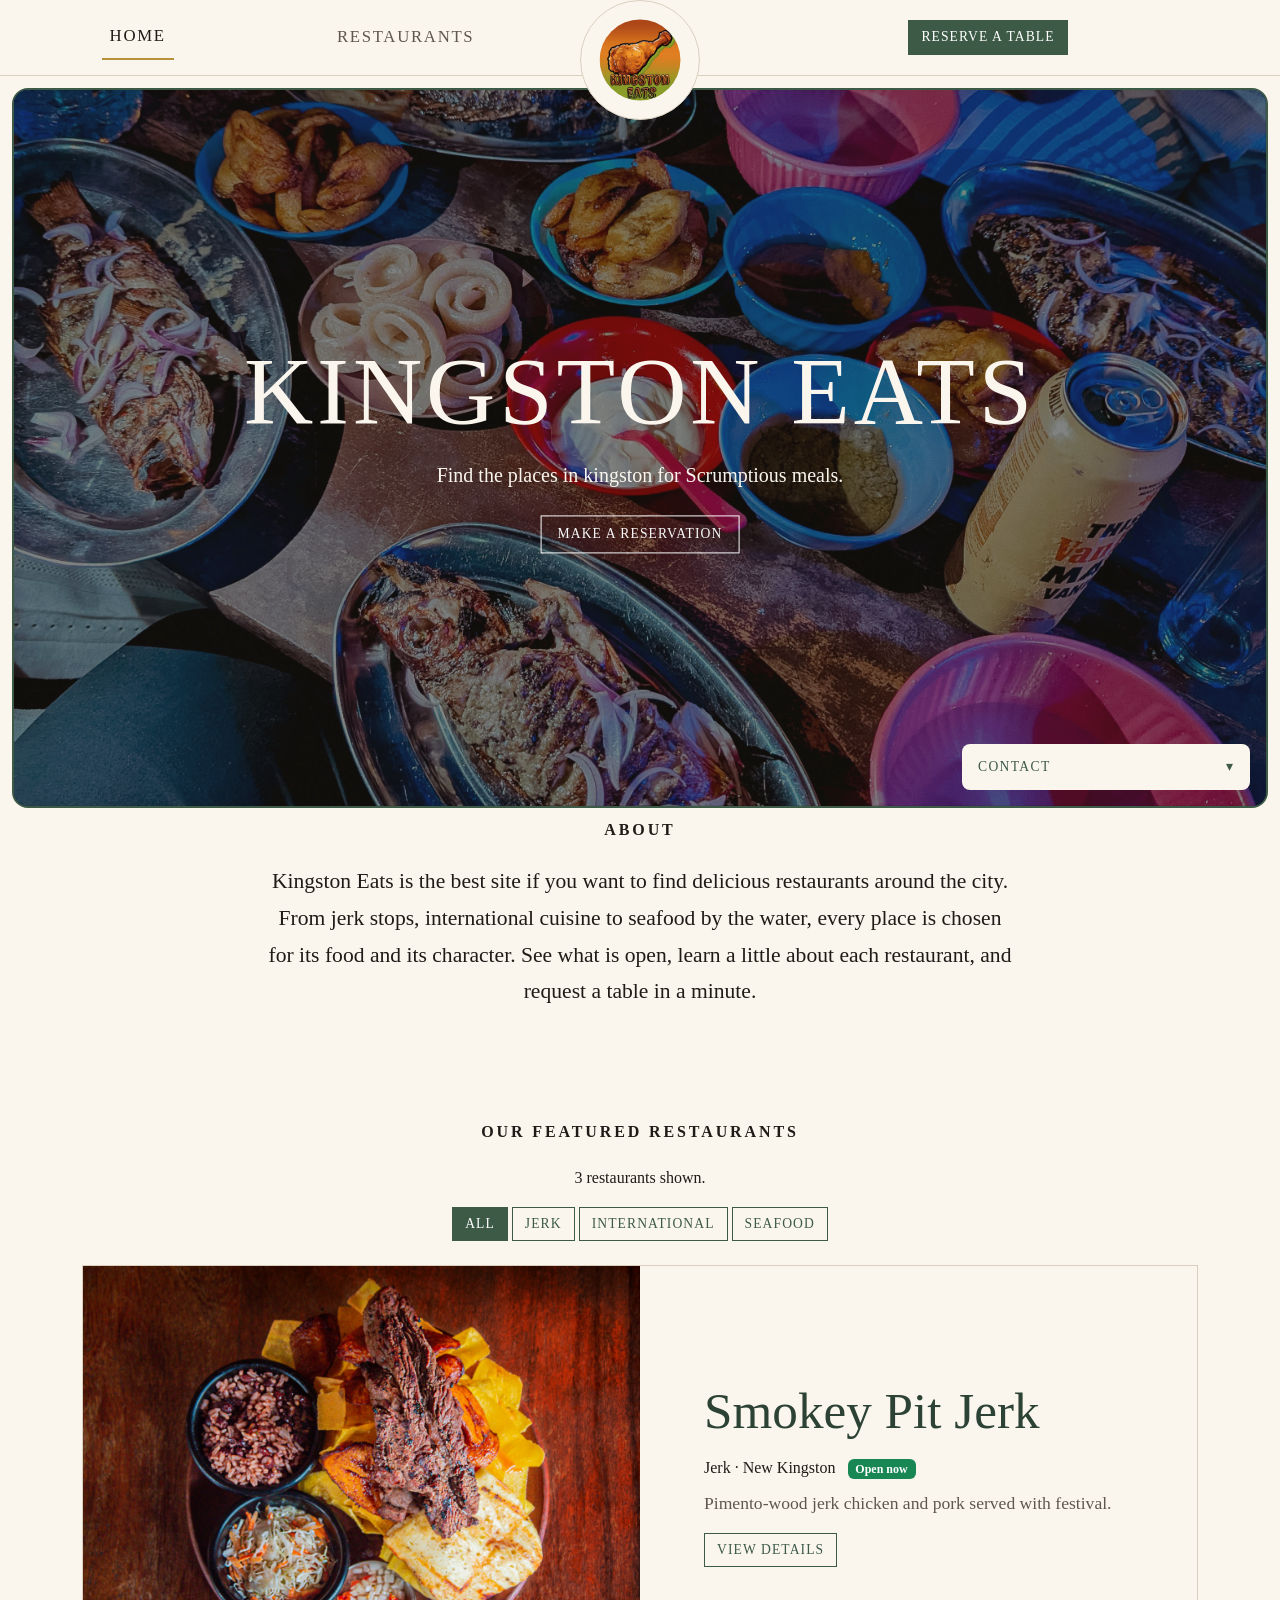
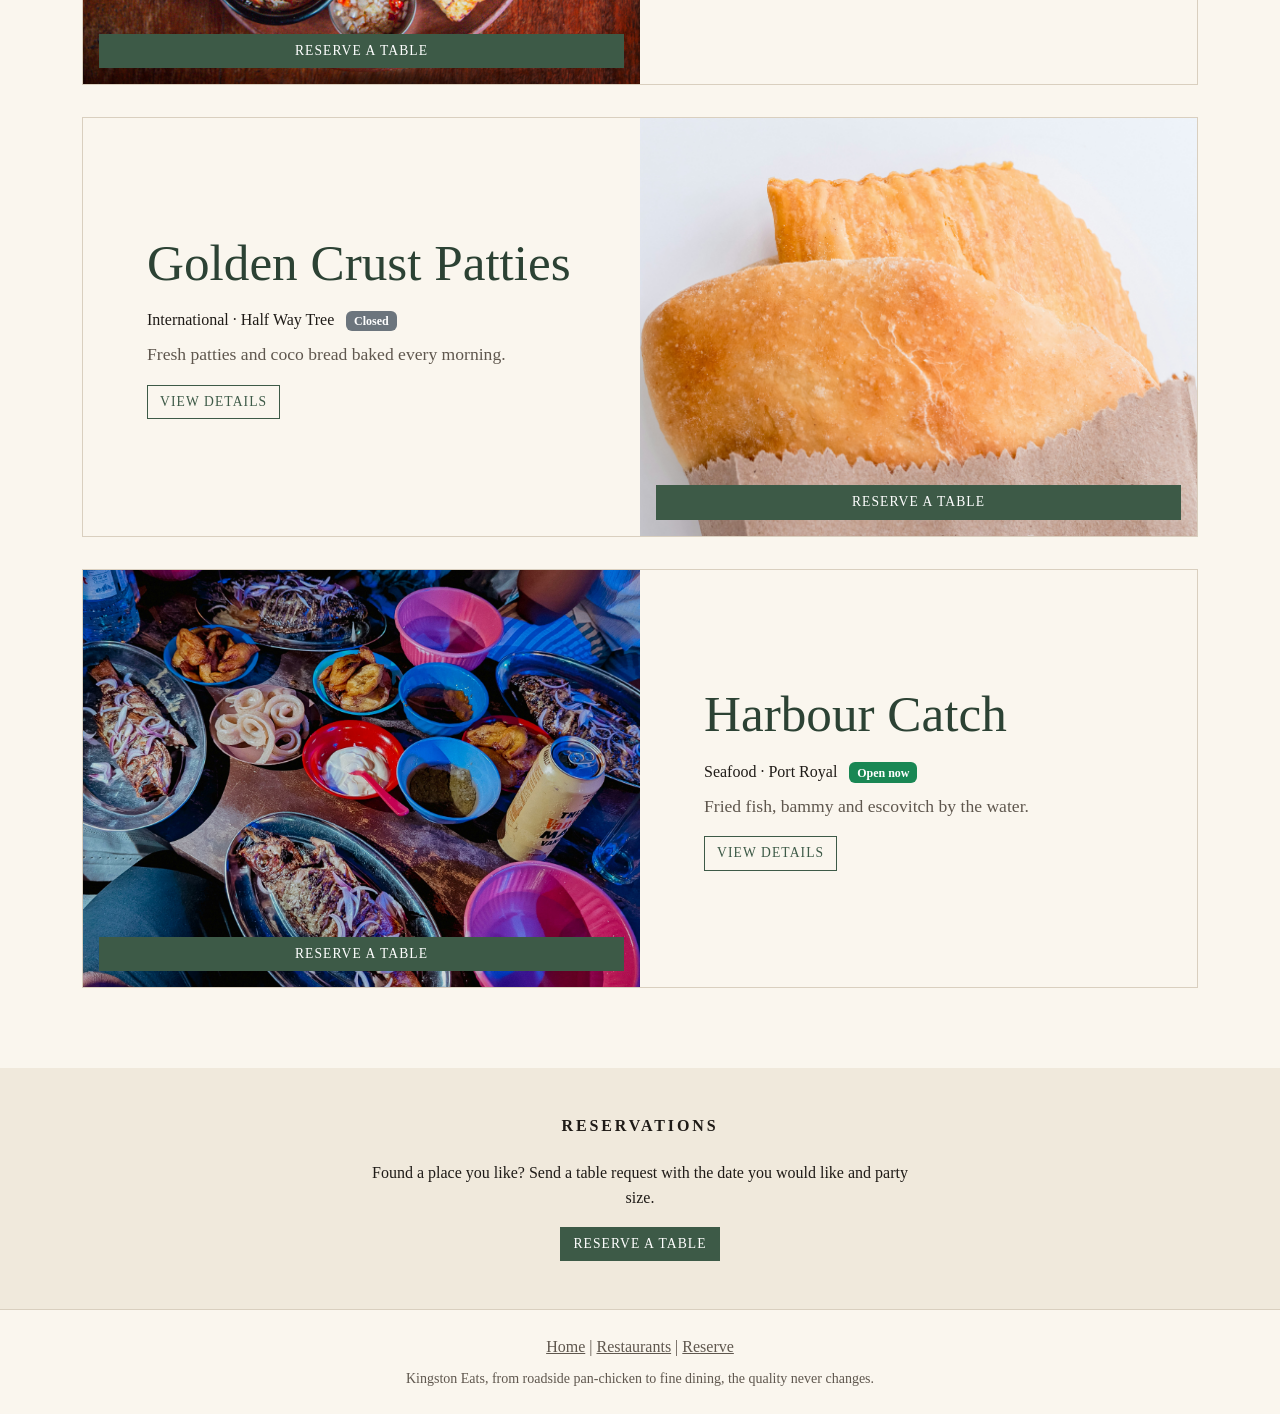
==== commit a139ddde: "Changed the featured cards to be bigger, and more detailed, edited the js to check if the featuredLi" ====
--- a/index.html
+++ b/index.html
@@ -93,7 +93,7 @@
       </div>
 
       <!-- JavaScript builds the cards here -->
-      <div id="featured-list" class="row row-cols-1 row-cols-md-3 g-4"></div>
+      <div id="featured-list"></div>
     </section>
 
     <section class="reserve text-center py-5">
--- a/css/styles.css
+++ b/css/styles.css
@@ -293,4 +293,56 @@
   aspect-ratio: 4 / 3;
   object-fit: cover;
   border-radius: 0;
+}
+/* Featured cards css */
+.featured-row {
+  margin-bottom: 2rem;
+  border: 1px solid var(--line);
+  background-color: var(--paper);
+}
+
+.featured-photo-wrap {
+  position: relative;
+}
+
+.featured-photo {
+  display: block;
+  width: 100%;
+  height: 100%;
+  min-height: 18rem;
+  aspect-ratio: 4 / 3;
+  object-fit: cover;
+}
+
+.featured-reserve {
+  position: absolute;
+  right: 1rem;
+  bottom: 1rem;
+  left: 1rem;
+}
+
+.featured-text {
+  display: flex;
+  flex-direction: column;
+  align-items: flex-start;
+  justify-content: center;
+  padding: 2rem;
+}
+
+.featured-name {
+  margin-bottom: 1rem;
+  color: var(--leaf-hover);
+  font-size: clamp(2rem, 4vw, 3.25rem);
+  line-height: 1.1;
+}
+
+.featured-description {
+  max-width: 34rem;
+  color: var(--muted);
+  font-size: 1.1rem;
+}
+
+@media (min-width: 62rem) {
+  .featured-text { padding: 3rem 4rem; }
+  .featured-photo { min-height: 26rem; }
 }
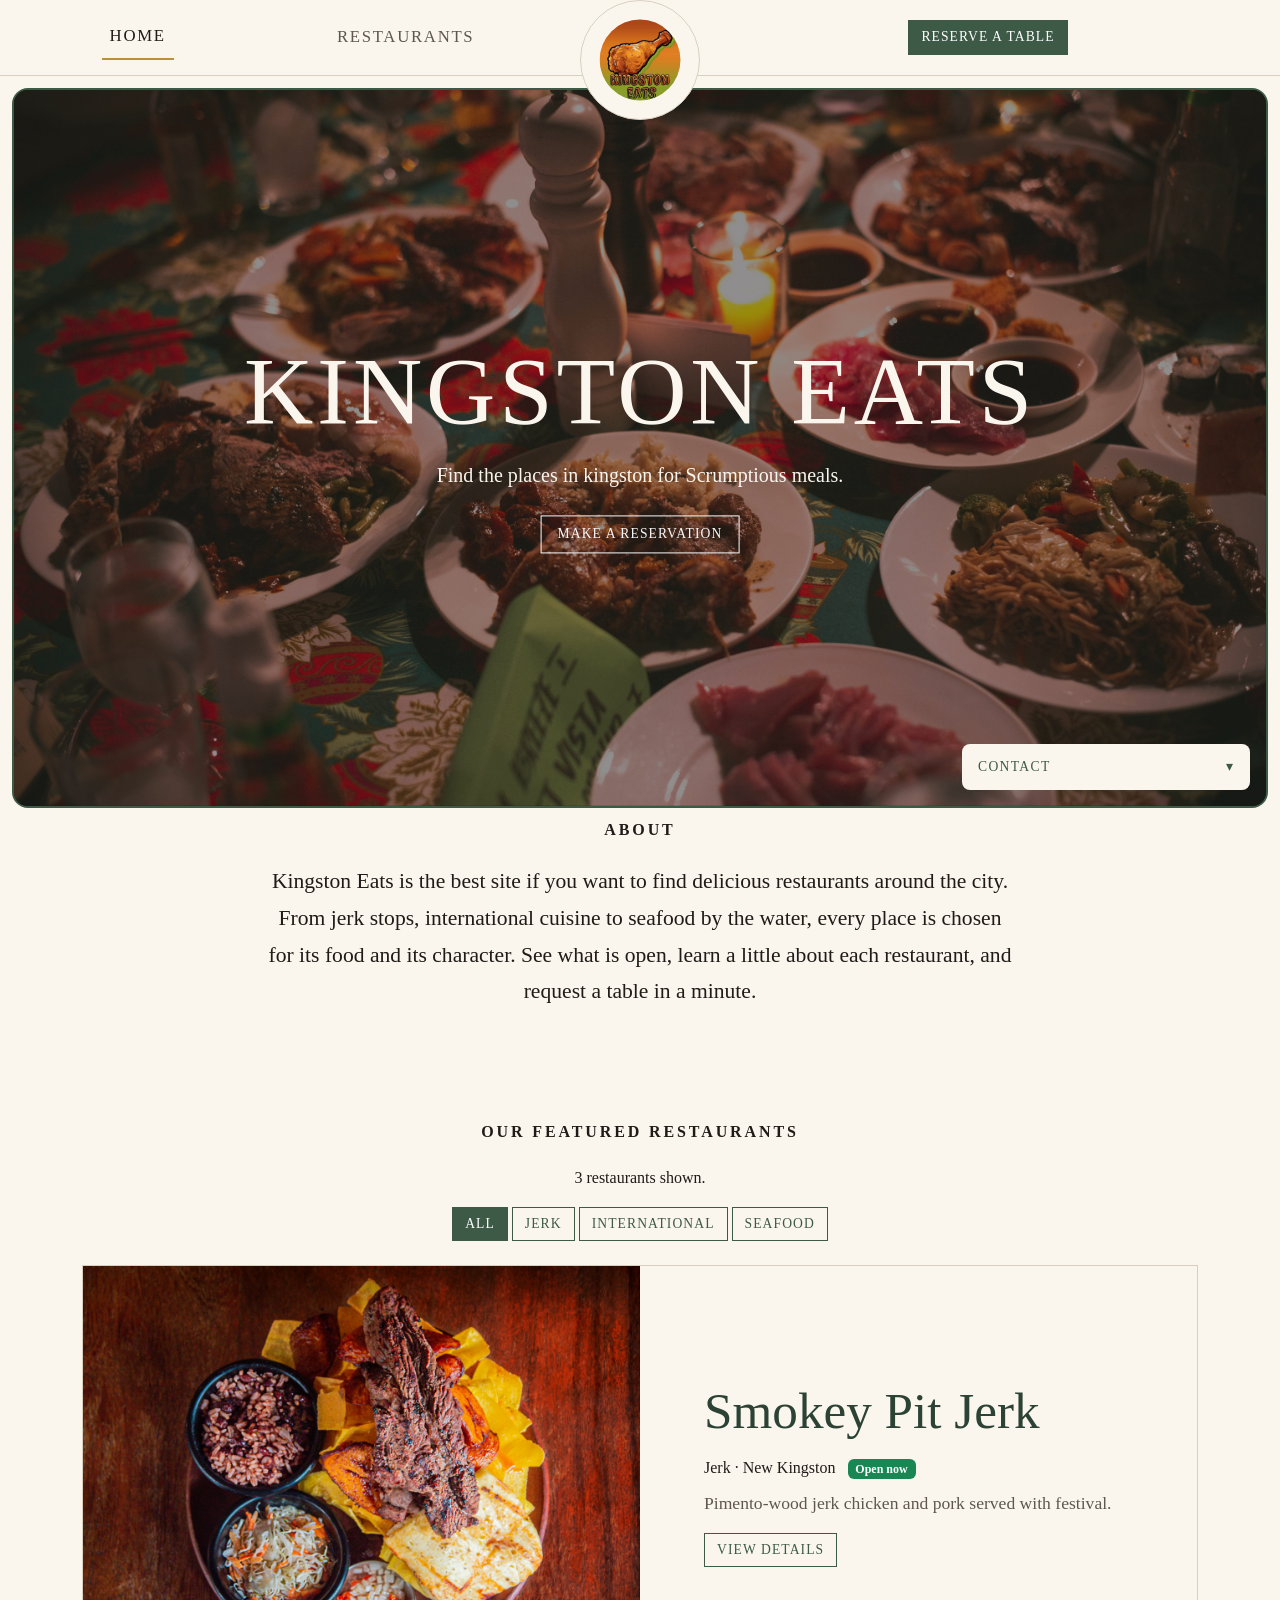
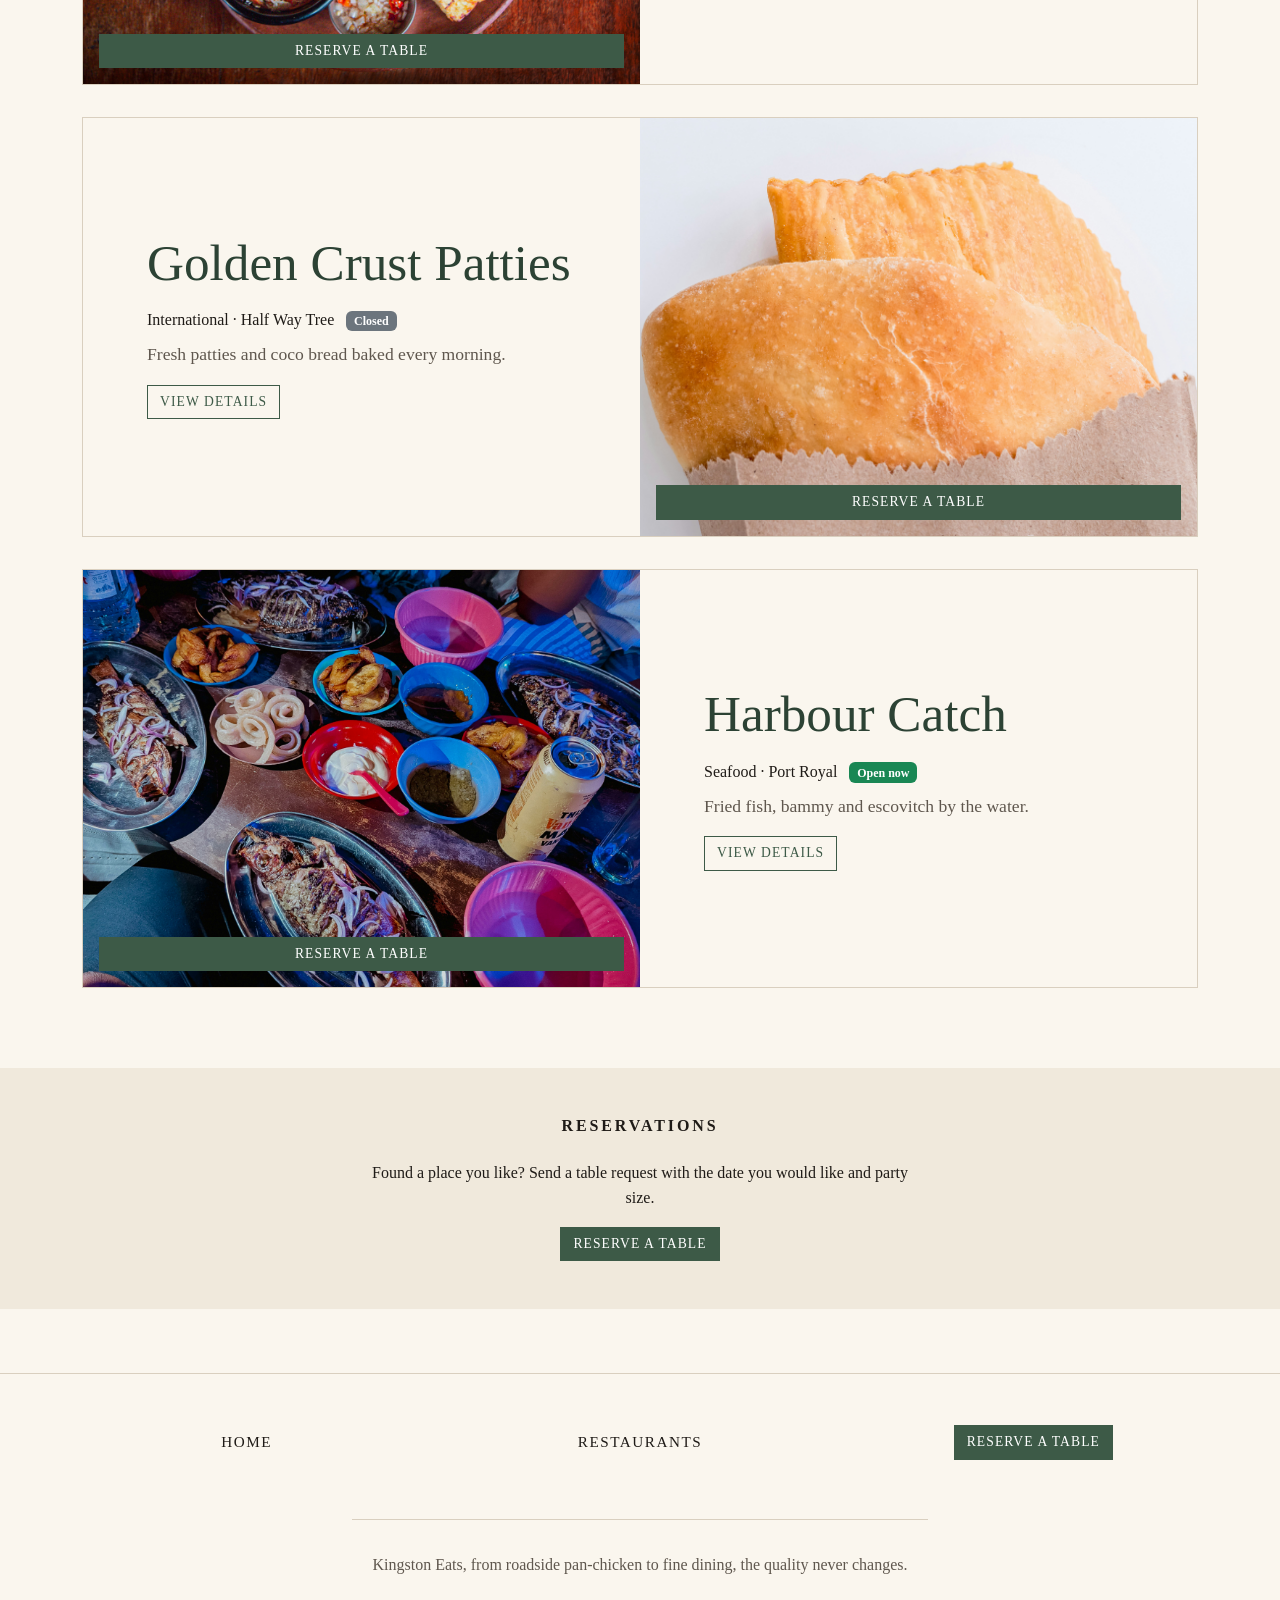
==== commit 158dec15: "Updated the footer for the index and restaurants home page." ====
--- a/index.html
+++ b/index.html
@@ -132,11 +132,16 @@
     </div>
   </div>
   <!--Footer section for the Website-->
-  <footer class="site-footer text-center py-4">
-    <p class="mb-2">
-      <a href="index.html">Home</a> | <a href="restaurants.html">Restaurants</a> | <a href="reserve.html">Reserve</a>
-    </p>
-    <p class="mb-0 small">Kingston Eats, from roadside pan-chicken to fine dining, the quality never changes.</p>
+ <footer class="site-footer">
+  <div class="footer-bar">
+    <nav class="footer-nav" aria-label="Footer">
+      <ul class="footer-links">
+        <li><a href="index.html">Home</a></li>
+        <li><a href="restaurants.html">Restaurants</a></li>
+         <li><a class="btn btn-primary" href="reserve.html">Reserve a table</a></li>
+    </nav>
+  </div>
+    <p class="footer-note">Kingston Eats, from roadside pan-chicken to fine dining, the quality never changes.</p>
   </footer>
 
   <script src="https://cdn.jsdelivr.net/npm/bootstrap@5.3.8/dist/js/bootstrap.bundle.min.js"
--- a/css/styles.css
+++ b/css/styles.css
@@ -249,14 +249,61 @@
   --bs-btn-active-border-color: var(--leaf);
 }
 
-/* Footer */
+/*Footer */
 .site-footer {
+  margin-top: 4rem;
+  border-top: 1px solid var(--line);
+  background-color: var(--paper);
+  text-align: center;
+}
+
+.footer-nav {
+  padding: 3rem 1.5rem 0;
+}
+
+.footer-links {
+  display: grid;
+  gap: 0.75rem;
+  align-items: center;
+  justify-items: center;
+  margin: 0;
+  padding: 0;
+  list-style: none;
+}
+
+.footer-links a:not(.btn) {
+  display: inline-block;
+  padding: 0.5rem 0;
+  color: var(--ink);
+  font-size: 0.95rem;
+  letter-spacing: 0.1em;
+  text-decoration: none;
+  text-transform: uppercase;
+}
+
+.footer-links a:not(.btn):hover {
+  text-decoration: underline;
+  text-decoration-color: var(--gold);
+  text-decoration-thickness: 2px;
+  text-underline-offset: 0.4em;
+}
+
+.footer-note {
+  max-width: 36rem;
+  margin: 3.5rem auto 0;
+  padding: 2rem 1rem 3rem;
   border-top: 1px solid var(--line);
   color: var(--muted);
-}
-
-.site-footer a {
-  color: var(--muted);
+  font-family: Georgia, "Times New Roman", serif;
+  font-size: 1rem;
+}
+
+@media (min-width: 36rem) {
+  .footer-links {
+    grid-auto-flow: column;
+    grid-auto-columns: 1fr;
+    padding-inline: 2rem;
+  }
 }
 
 /* Visible keyboard focus */
@@ -345,4 +392,21 @@
 @media (min-width: 62rem) {
   .featured-text { padding: 3rem 4rem; }
   .featured-photo { min-height: 26rem; }
+}
+
+/*Restaurants banner*/
+.page-banner {
+  height: 45vh;
+  min-height: 18rem;
+}
+
+.page-banner-img {
+  display: block;
+  width: 100%;
+  height: 100%;
+  object-fit: cover;
+}
+
+.page-banner .hero-title {
+  font-size: clamp(2.5rem, 6vw, 4.5rem);
 }
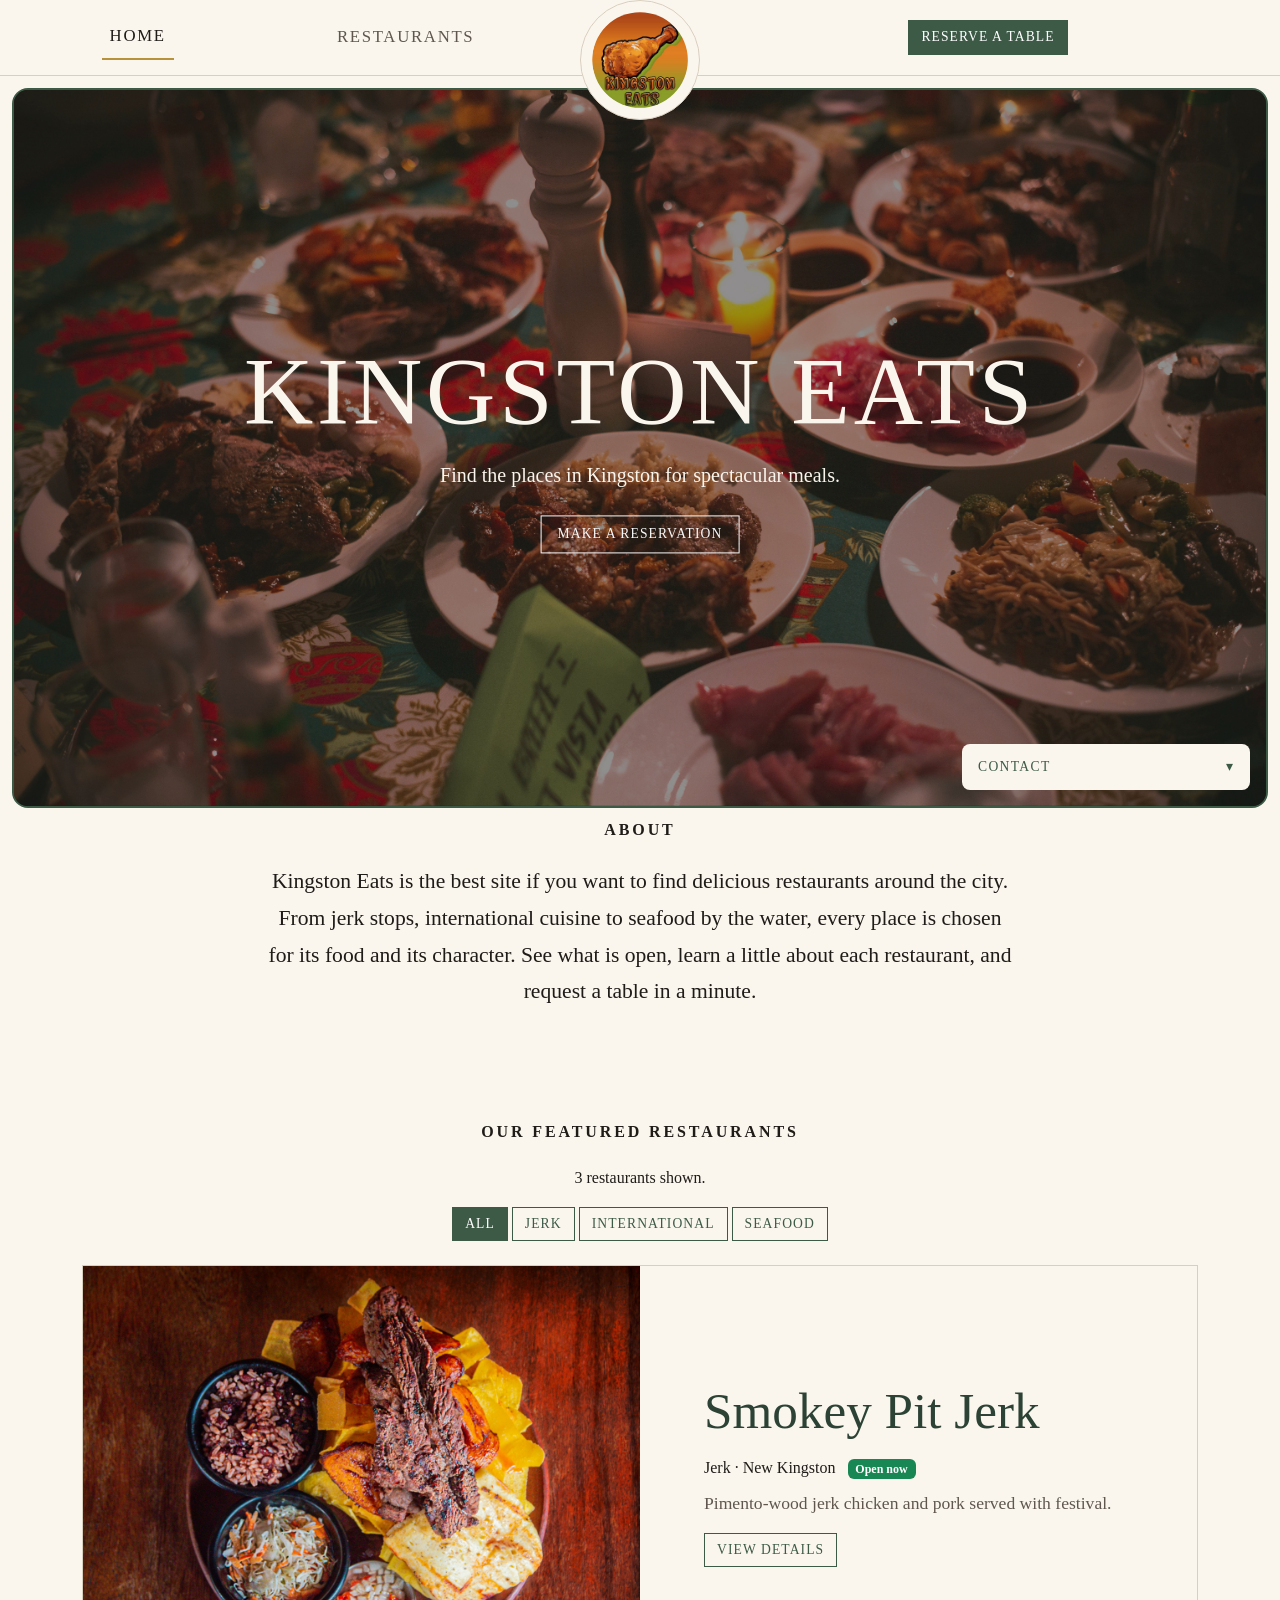
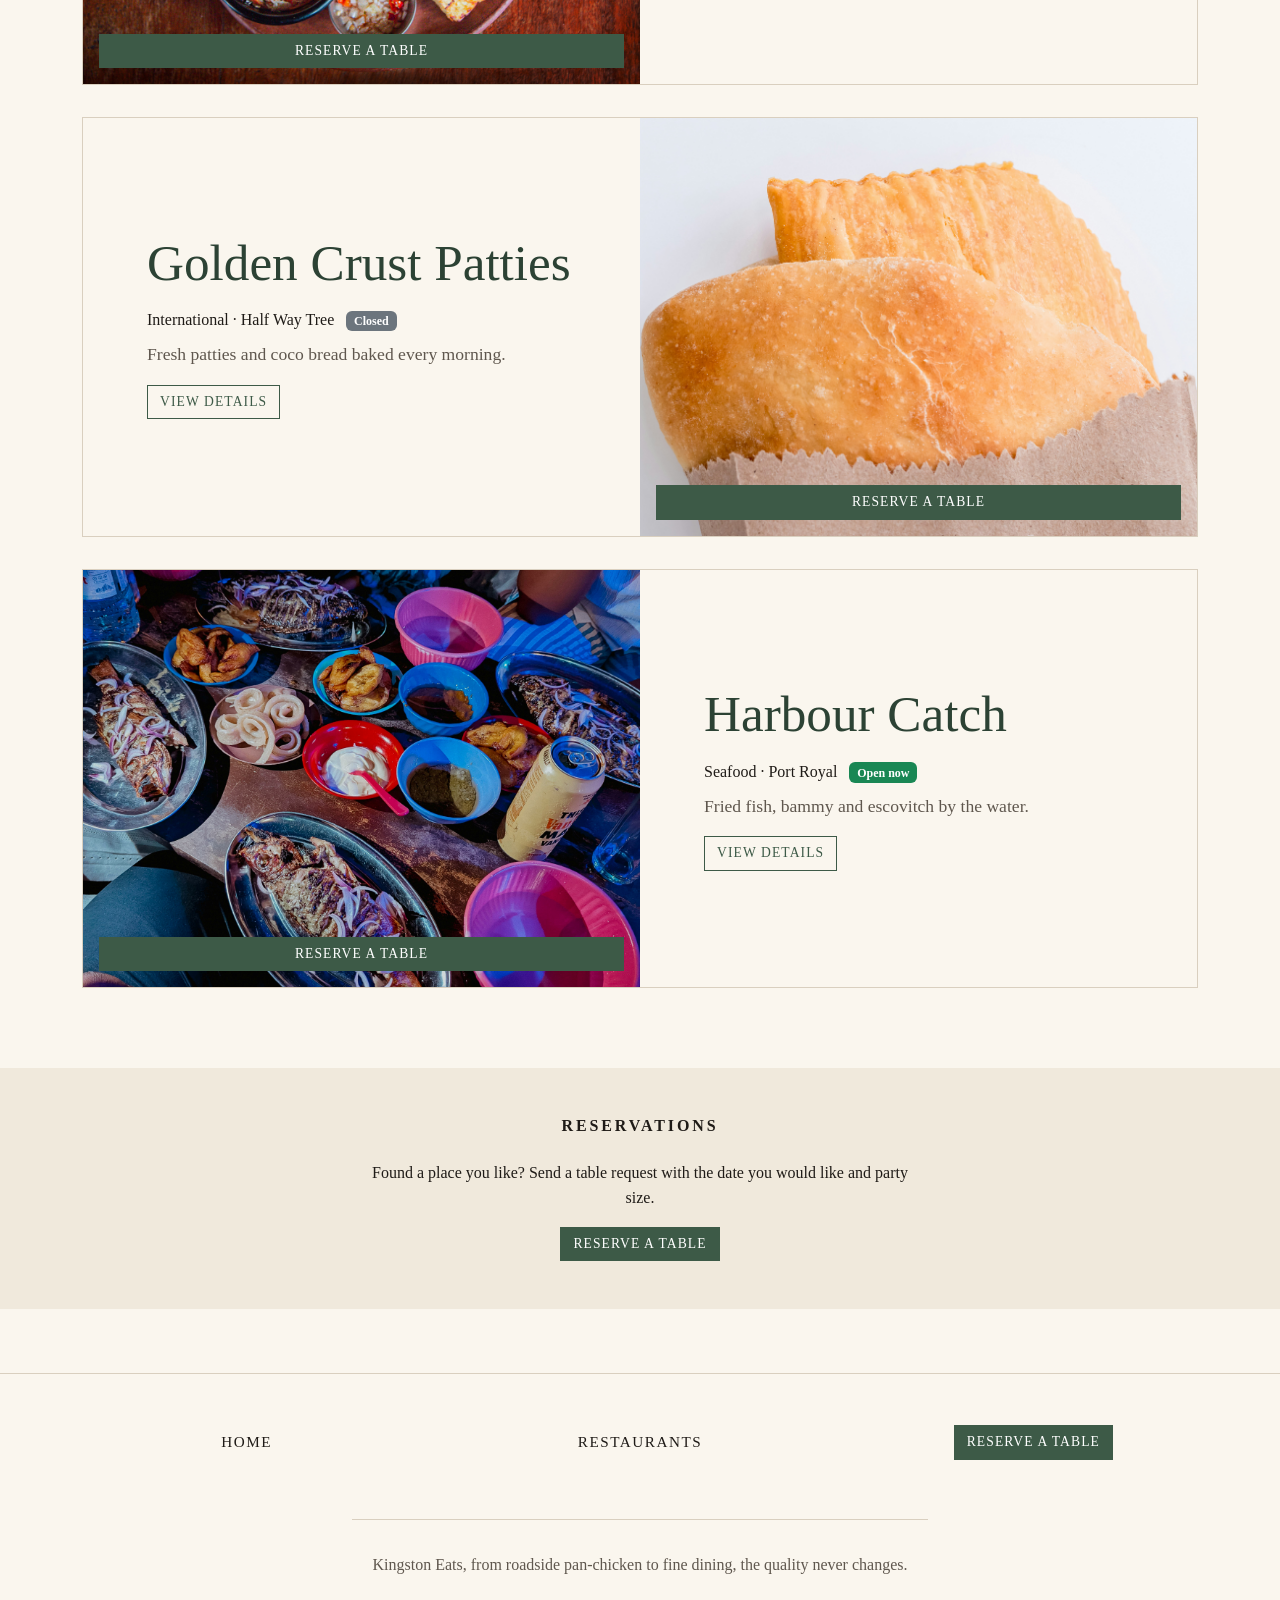
==== commit f0cb277d: "Finished final edits such as correcting spelling and grammar, editing Alt text, fixing missing tags," ====
--- a/index.html
+++ b/index.html
@@ -11,8 +11,8 @@
     </head>
 
     <body>
-        <!-- For reference, I based my project from the site, https://kingrestaurant.nyc/-->
-         <a class="visually-hidden focusable" href="#main content"> Skip to Main Content</a>
+        <!-- For reference, I based my project from the site, https://kingrestaurant.nyc/ and https://www.commanderspalace.com/-->
+        <a class="visually-hidden-focusable" href="#main-content">Skip to main content</a>
        
          <!-- Kingston Eats brand with the menu underneath, similar to the reference-->
       <header class="site-header">
@@ -38,12 +38,13 @@
 </header>
 
           <!-- MAIN: the main content of the page to attract attention. -->
+  <main id="main-content" tabindex="-1"></main>
   <section class="hero-frame" aria-label="Kingston Eats slideshow">
   <div id="featuredCarousel" class="carousel slide hero-carousel" data-bs-ride="carousel" data-bs-interval="3000">
     <div class="carousel-inner">
-      <div class="carousel-item active"><img src="images/international.jpg" alt="International Cuisine"></div>
-      <div class="carousel-item"><img src="images/lots fish.jpg" alt="Diverse amount of Fish"></div>
-      <div class="carousel-item"><img src="images/steamed bun.jpg" alt="Jerk Bun"></div>
+      <div class="carousel-item active"><img src="images/international.jpg" alt="Image showing International Cuisine"></div>
+      <div class="carousel-item"><img src="images/lots fish.jpg" alt="Image showing a diverse amount of Fish"></div>
+      <div class="carousel-item"><img src="images/steamed bun.jpg" alt="Image showing a Jerk Bun"></div>
        <div class="carousel-item"><img src="images/food.jpg" alt="Image showing a wide array of food "></div>
       <div class="carousel-item"><img src="images/jerk.jpg" alt="Image showing Jerk chicken"></div>
     </div>
@@ -51,7 +52,7 @@
 
   <div class="hero-content text-center">
     <h1 class="hero-title">Kingston Eats</h1>
-    <p class="hero-tagline">Find the places in kingston for Scrumptious meals. </p>
+    <p class="hero-tagline">Find the places in Kingston for spectacular meals. </p>
     <a class="btn btn-outline-light btn-lg" href="reserve.html">Make a reservation</a>
   </div>
 
--- a/css/styles.css
+++ b/css/styles.css
@@ -154,7 +154,7 @@
     transform: translateX(-50%);
   }
 
-  .site-logo { height: 6.5rem; }
+.brand-badge .site-logo { height: 6.5rem; }
 
   .site-nav { height: 100%; padding-inline: 1.5rem; }
 
@@ -185,14 +185,6 @@
   border-bottom: 2px solid var(--gold);
 }
 
-/* Photo strip: equal crops so mismatched photos still line up */
-.photo-strip img {
-  display: block;
-  width: 100%;
-  aspect-ratio: 4 / 3;
-  object-fit: cover;
-  background-color: var(--surface);
-}
 /* Small spaced-out section labels, like ABOUT and RESERVATIONS on the reference */
 .section-title {
   margin-bottom: 1.5rem;
@@ -323,17 +315,6 @@
   border-radius: 50%;
   clip-path: circle(46%);
 }
-/*Carousel css*/
-.carousel-item img {
-  aspect-ratio: 16 / 9;
-  max-height: 30rem;
-  object-fit: cover;
-}
-
-.carousel-caption {
-  background-color: rgba(31, 27, 23, 0.75);
-  padding: 0.5rem 1rem;
-}
 
 /*restaurant images css */
 .restaurant-photo {
@@ -389,6 +370,8 @@
   font-size: 1.1rem;
 }
 
+.alert { border-radius: 0; }
+
 @media (min-width: 62rem) {
   .featured-text { padding: 3rem 4rem; }
   .featured-photo { min-height: 26rem; }
@@ -409,4 +392,25 @@
 
 .page-banner .hero-title {
   font-size: clamp(2.5rem, 6vw, 4.5rem);
+}
+
+/*Reserve banner*/
+.page-hero-img {
+  display: block;
+  width: 100%;
+  aspect-ratio: 21 / 9;
+  max-height: 26rem;
+  object-fit: cover;
+}
+
+/*Reserve page spacing*/
+.info-row {
+  padding-block: 2.5rem;
+  border-top: 1px solid var(--line);
+}
+
+.size-list dt {
+  font-family: Georgia, "Times New Roman", Garamond, serif;
+  font-size: 1.15rem;
+  font-weight: 400;
 }
